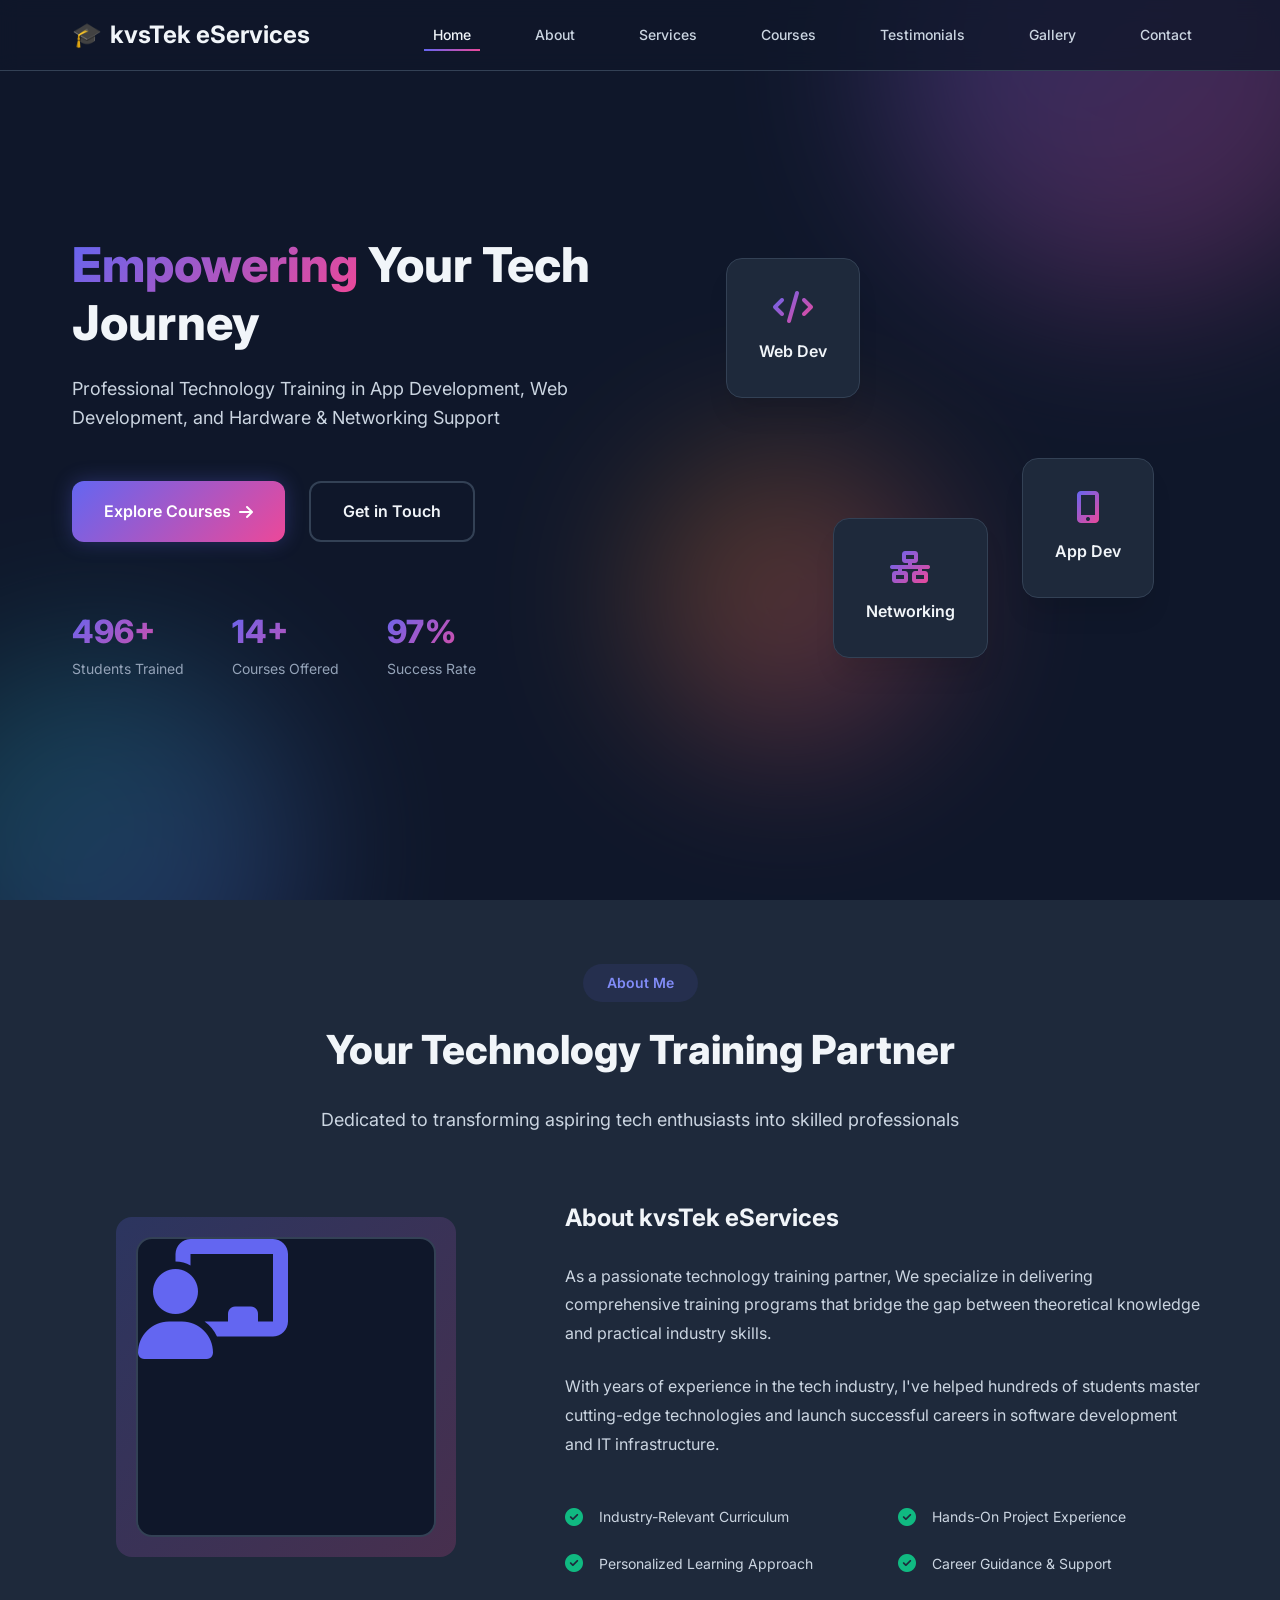
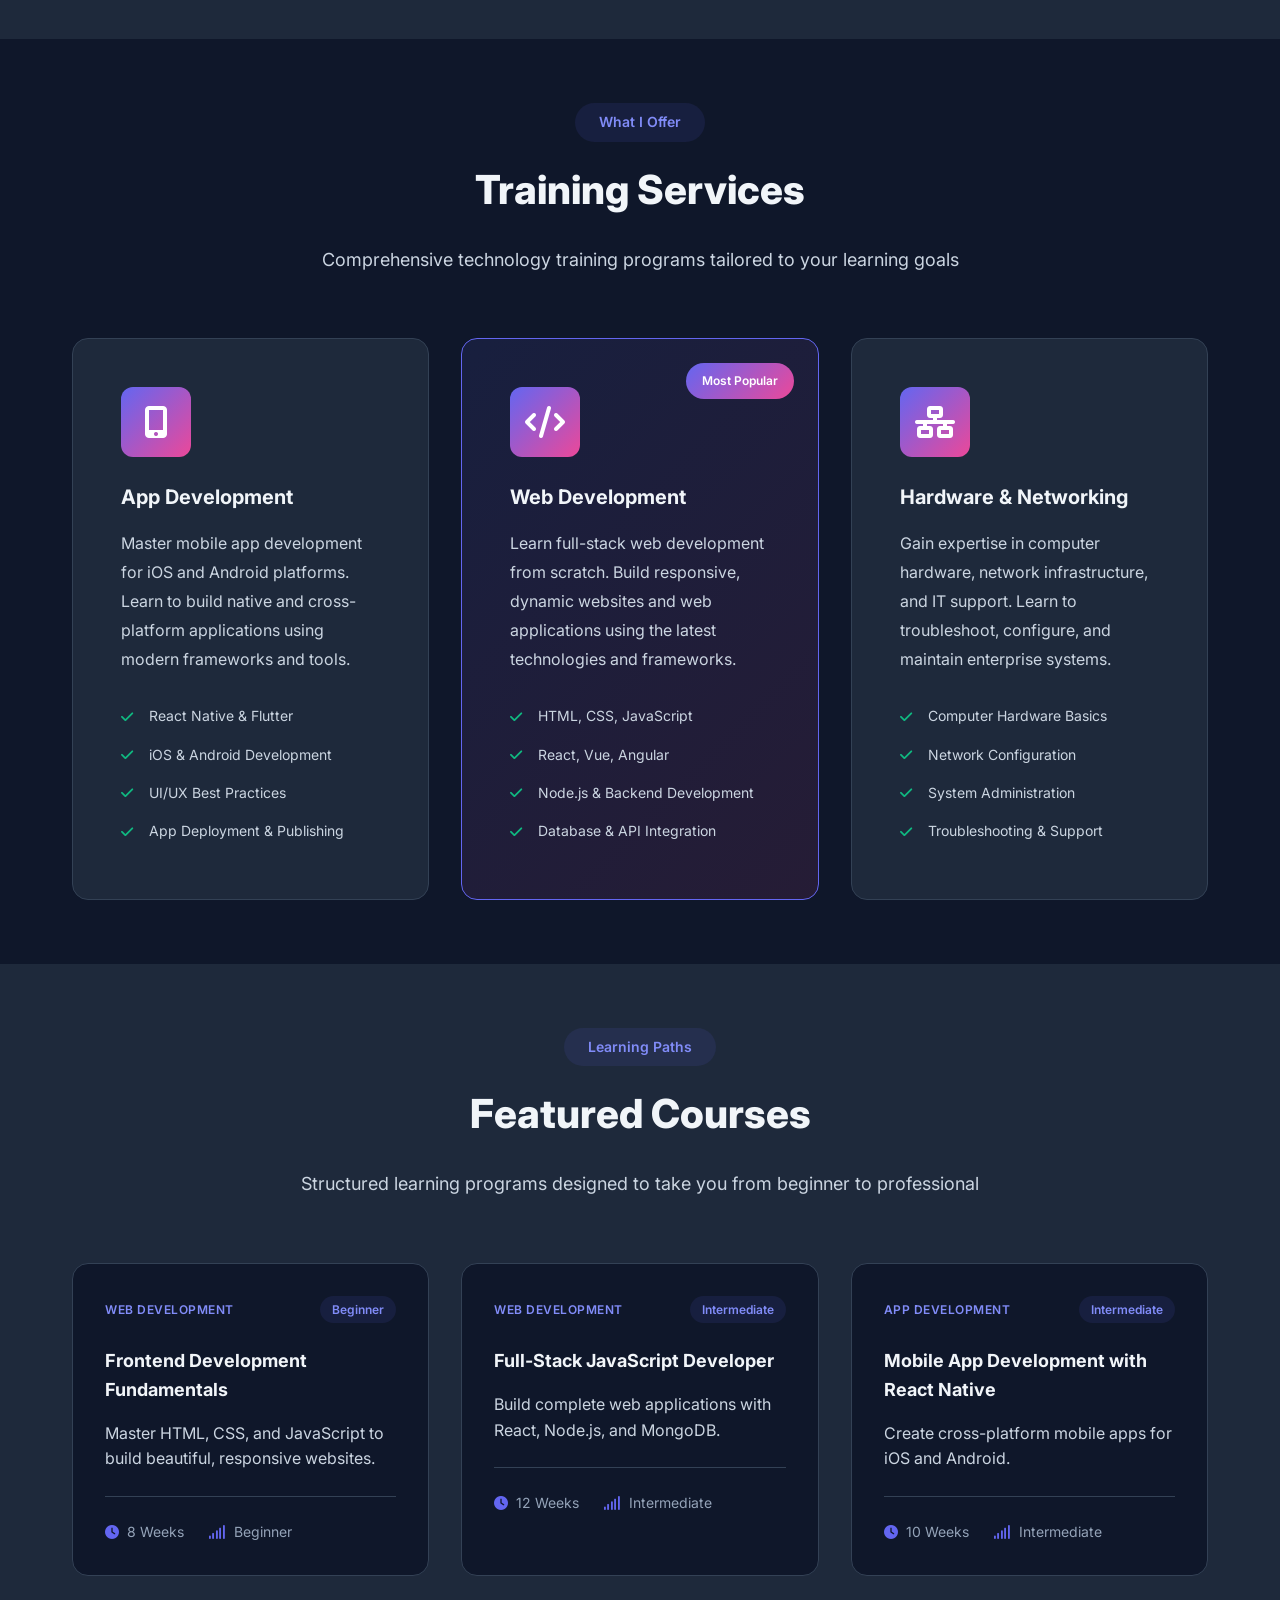
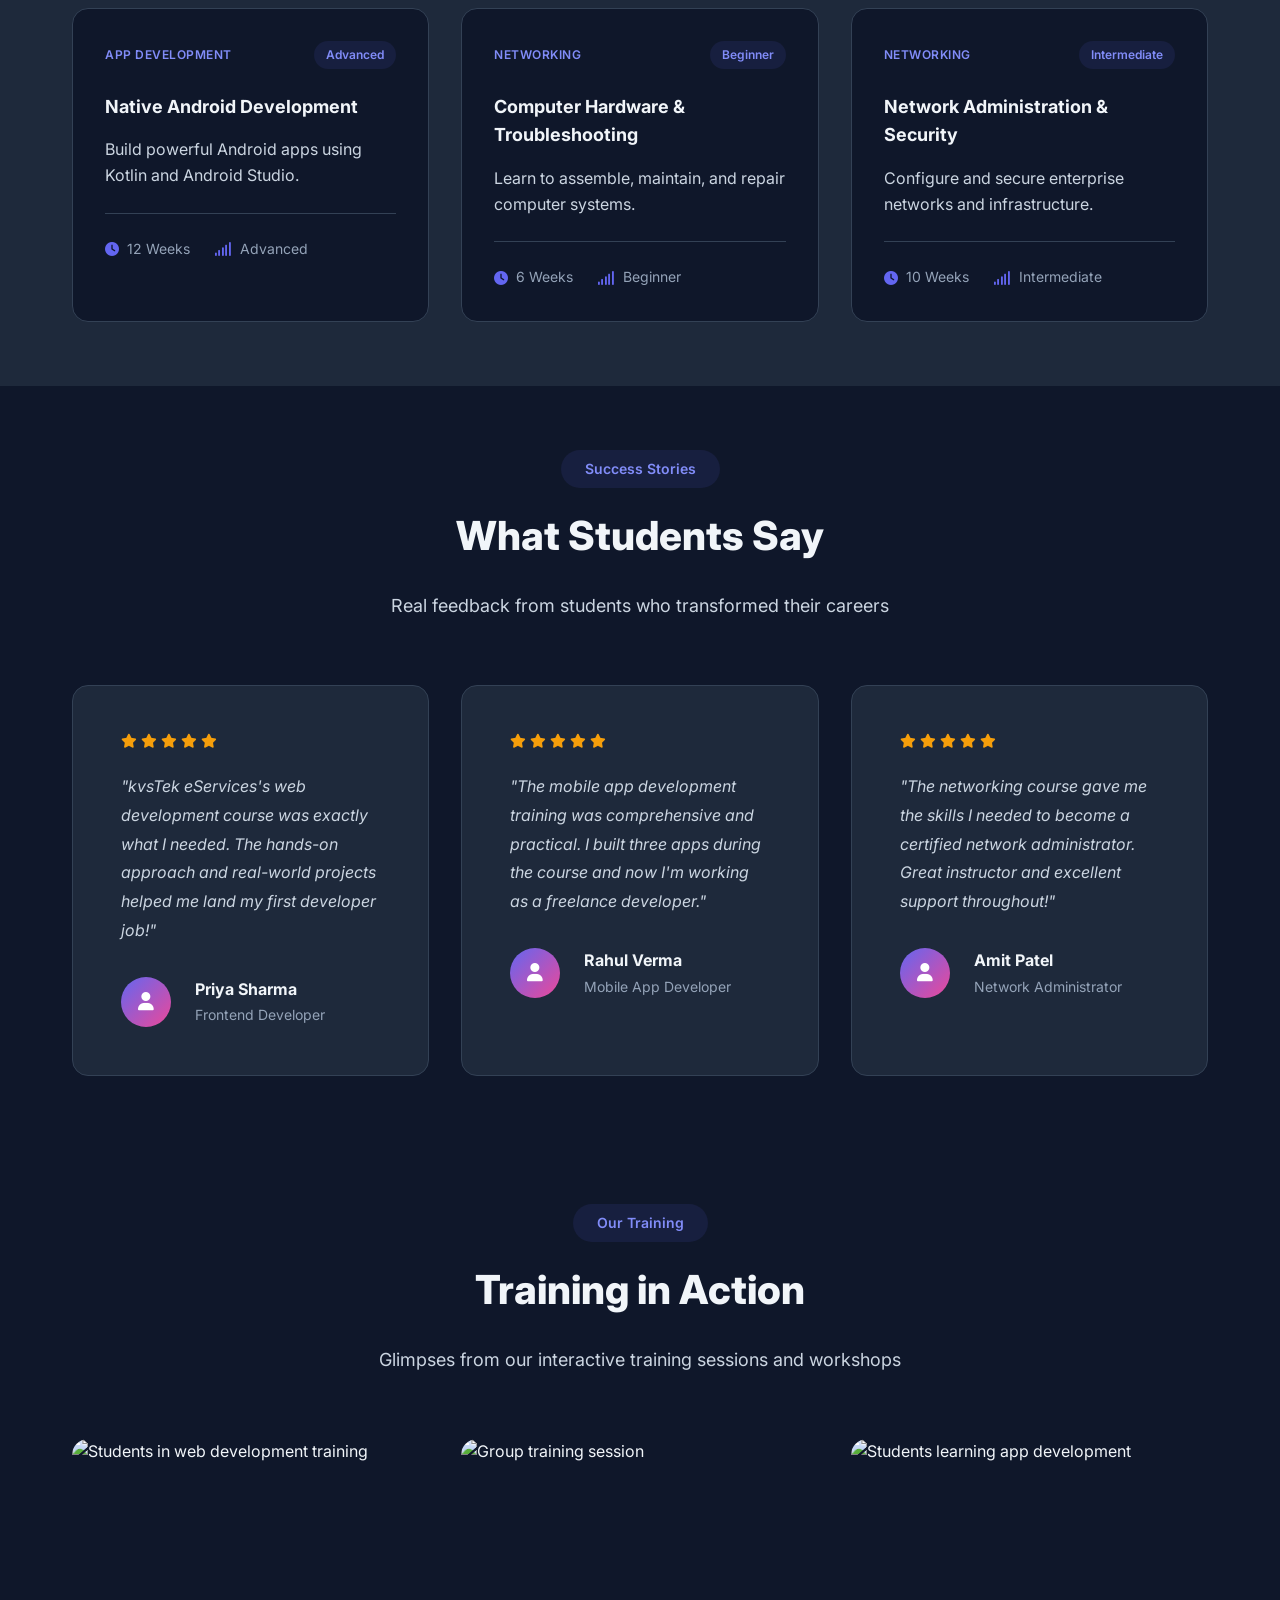
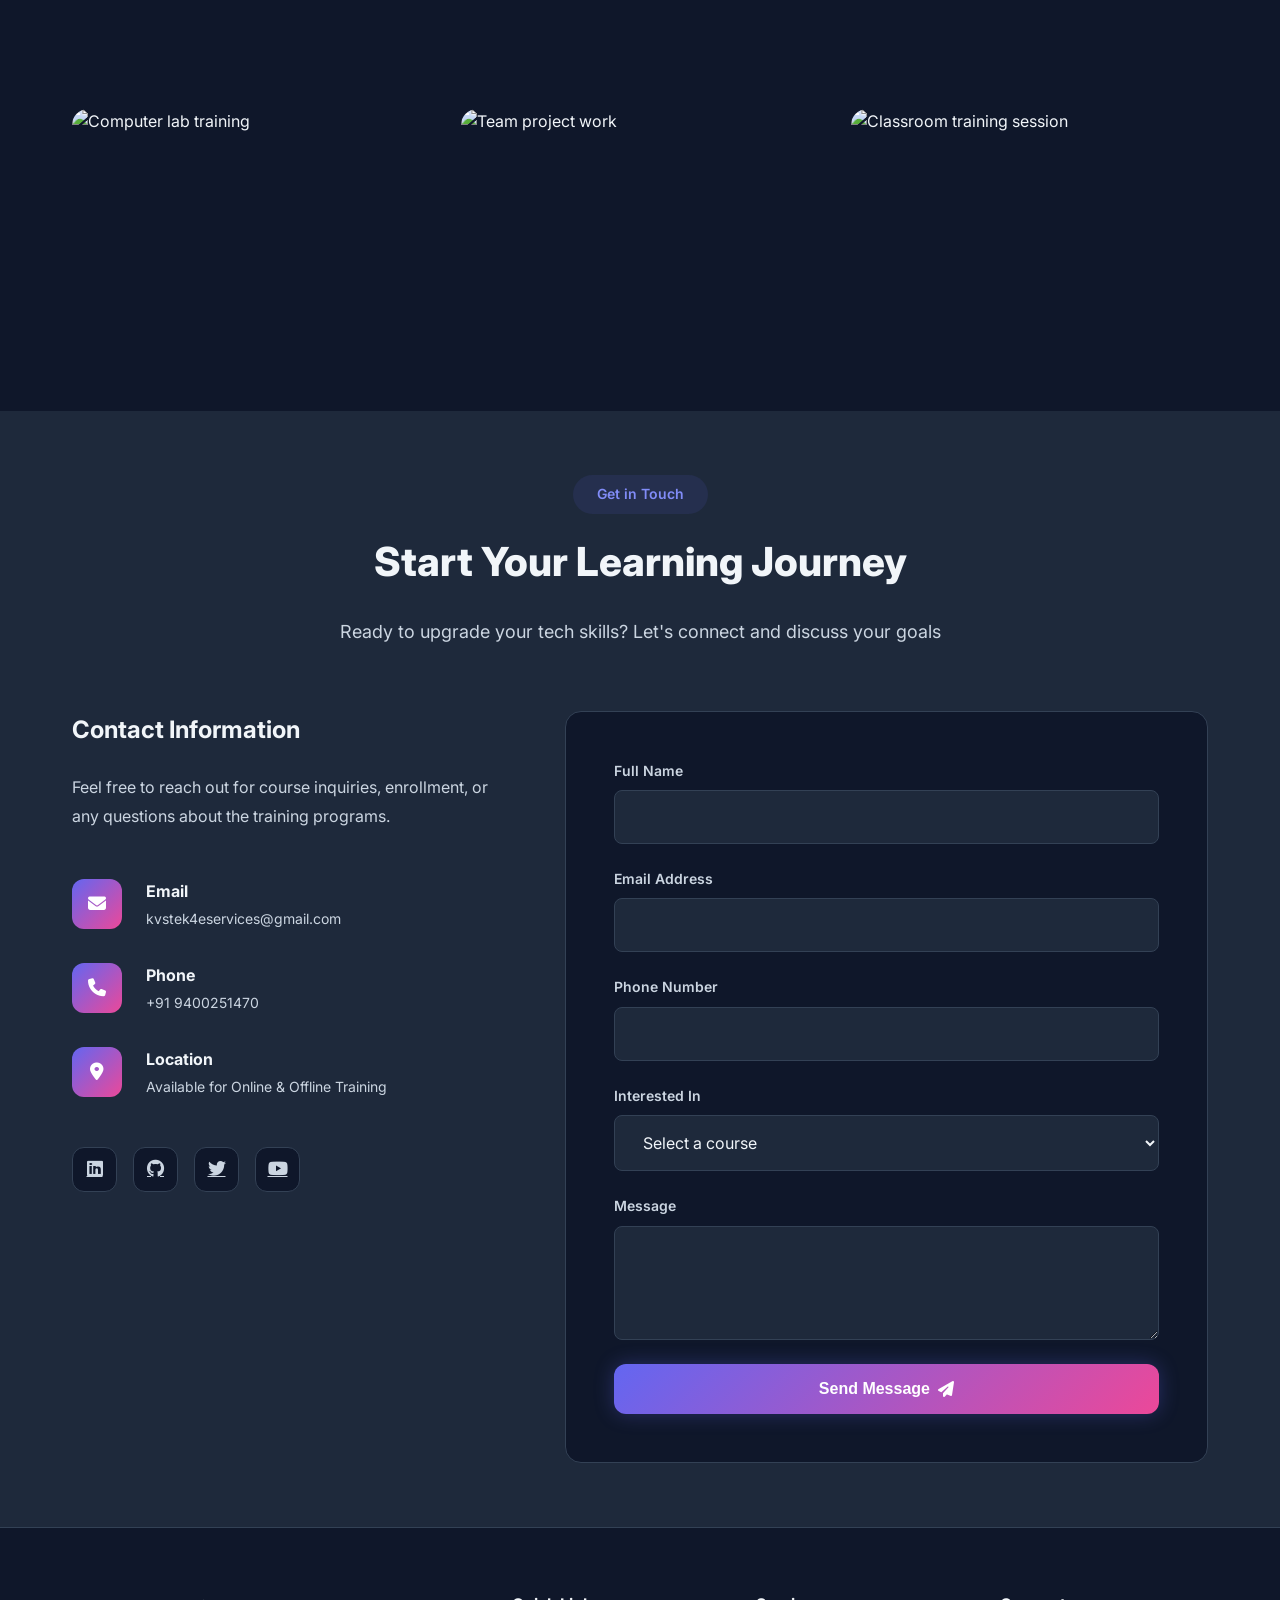
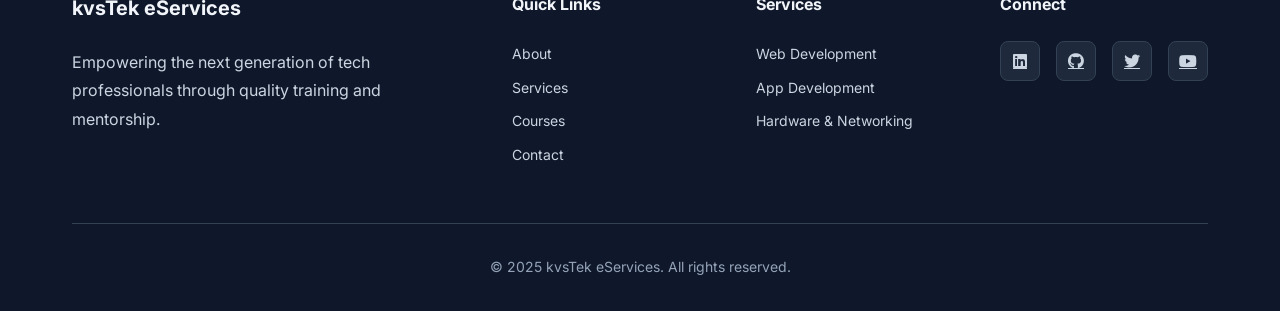
==== index.html @ bfae40d1 "Add files via upload" ====
<!DOCTYPE html>
<html lang="en">
<head>
    <meta charset="UTF-8">
    <meta name="viewport" content="width=device-width, initial-scale=1.0">
    <title>kvsTek eServices - Technology Trainer</title>
    <link rel="stylesheet" href="styles.css">
    <link rel="preconnect" href="https://fonts.googleapis.com">
    <link rel="preconnect" href="https://fonts.gstatic.com" crossorigin>
    <link href="https://fonts.googleapis.com/css2?family=Inter:wght@300;400;500;600;700;800&display=swap" rel="stylesheet">
    <link rel="stylesheet" href="https://cdnjs.cloudflare.com/ajax/libs/font-awesome/6.4.0/css/all.min.css">
</head>
<body>
    <!-- Navigation -->
    <nav class="navbar" id="navbar">
        <div class="container">
            <div class="nav-wrapper">
                <a href="#home" class="logo">
                    <span class="logo-icon">🎓</span>
                    <span class="logo-text">kvsTek eServices</span>
                </a>
                <ul class="nav-menu" id="navMenu">
                    <li><a href="#home" class="nav-link active">Home</a></li>
                    <li><a href="#about" class="nav-link">About</a></li>
                    <li><a href="#services" class="nav-link">Services</a></li>
                    <li><a href="#courses" class="nav-link">Courses</a></li>
                    <li><a href="#testimonials" class="nav-link">Testimonials</a></li>
                    <li><a href="#gallery" class="nav-link">Gallery</a></li>
                    <li><a href="#contact" class="nav-link">Contact</a></li>
                </ul>
                <button class="mobile-menu-toggle" id="mobileMenuToggle">
                    <span></span>
                    <span></span>
                    <span></span>
                </button>
            </div>
        </div>
    </nav>

    <!-- Hero Section -->
    <section id="home" class="hero">
        <div class="hero-background">
            <div class="hero-shape shape-1"></div>
            <div class="hero-shape shape-2"></div>
            <div class="hero-shape shape-3"></div>
        </div>
        <div class="container">
            <div class="hero-content">
                <div class="hero-text">
                    <h1 class="hero-title">
                        <span class="gradient-text">Empowering</span> Your Tech Journey
                    </h1>
                    <p class="hero-subtitle">
                        Professional Technology Training in App Development, Web Development, 
                        and Hardware & Networking Support
                    </p>
                    <div class="hero-buttons">
                        <a href="#courses" class="btn btn-primary">
                            <span>Explore Courses</span>
                            <i class="fas fa-arrow-right"></i>
                        </a>
                        <a href="#contact" class="btn btn-secondary">
                            <span>Get in Touch</span>
                        </a>
                    </div>
                    <div class="hero-stats">
                        <div class="stat-item">
                            <div class="stat-number">500+</div>
                            <div class="stat-label">Students Trained</div>
                        </div>
                        <div class="stat-item">
                            <div class="stat-number">15+</div>
                            <div class="stat-label">Courses Offered</div>
                        </div>
                        <div class="stat-item">
                            <div class="stat-number">98%</div>
                            <div class="stat-label">Success Rate</div>
                        </div>
                    </div>
                </div>
                <div class="hero-image">
                    <div class="image-wrapper">
                        <div class="floating-card card-1">
                            <i class="fas fa-code"></i>
                            <span>Web Dev</span>
                        </div>
                        <div class="floating-card card-2">
                            <i class="fas fa-mobile-alt"></i>
                            <span>App Dev</span>
                        </div>
                        <div class="floating-card card-3">
                            <i class="fas fa-network-wired"></i>
                            <span>Networking</span>
                        </div>
                    </div>
                </div>
            </div>
        </div>
    </section>

    <!-- About Section -->
    <section id="about" class="about">
        <div class="container">
            <div class="section-header">
                <span class="section-tag">About Me</span>
                <h2 class="section-title">Your Technology Training Partner</h2>
                <p class="section-description">
                    Dedicated to transforming aspiring tech enthusiasts into skilled professionals
                </p>
            </div>
            <div class="about-content">
                <div class="about-image">
                    <div class="about-image-wrapper">
                        <div class="about-decoration"></div>
                        <i class="fas fa-chalkboard-teacher about-icon"></i>
                    </div>
                </div>
                <div class="about-text">
                    <h3>About kvsTek eServices</h3>
                    <p>
                        As a passionate technology training partner, We specialize in delivering comprehensive 
                        training programs that bridge the gap between theoretical knowledge and 
                        practical industry skills.
                    </p>
                    <p>
                        With years of experience in the tech industry, I've helped hundreds of 
                        students master cutting-edge technologies and launch successful careers in 
                        software development and IT infrastructure.
                    </p>
                    <div class="about-features">
                        <div class="feature-item">
                            <i class="fas fa-check-circle"></i>
                            <span>Industry-Relevant Curriculum</span>
                        </div>
                        <div class="feature-item">
                            <i class="fas fa-check-circle"></i>
                            <span>Hands-On Project Experience</span>
                        </div>
                        <div class="feature-item">
                            <i class="fas fa-check-circle"></i>
                            <span>Personalized Learning Approach</span>
                        </div>
                        <div class="feature-item">
                            <i class="fas fa-check-circle"></i>
                            <span>Career Guidance & Support</span>
                        </div>
                    </div>
                </div>
            </div>
        </div>
    </section>

    <!-- Services Section -->
    <section id="services" class="services">
        <div class="container">
            <div class="section-header">
                <span class="section-tag">What I Offer</span>
                <h2 class="section-title">Training Services</h2>
                <p class="section-description">
                    Comprehensive technology training programs tailored to your learning goals
                </p>
            </div>
            <div class="services-grid">
                <div class="service-card">
                    <div class="service-icon">
                        <i class="fas fa-mobile-alt"></i>
                    </div>
                    <h3>App Development</h3>
                    <p>
                        Master mobile app development for iOS and Android platforms. Learn to build 
                        native and cross-platform applications using modern frameworks and tools.
                    </p>
                    <ul class="service-features">
                        <li><i class="fas fa-check"></i> React Native & Flutter</li>
                        <li><i class="fas fa-check"></i> iOS & Android Development</li>
                        <li><i class="fas fa-check"></i> UI/UX Best Practices</li>
                        <li><i class="fas fa-check"></i> App Deployment & Publishing</li>
                    </ul>
                </div>
                <div class="service-card featured">
                    <div class="featured-badge">Most Popular</div>
                    <div class="service-icon">
                        <i class="fas fa-code"></i>
                    </div>
                    <h3>Web Development</h3>
                    <p>
                        Learn full-stack web development from scratch. Build responsive, dynamic 
                        websites and web applications using the latest technologies and frameworks.
                    </p>
                    <ul class="service-features">
                        <li><i class="fas fa-check"></i> HTML, CSS, JavaScript</li>
                        <li><i class="fas fa-check"></i> React, Vue, Angular</li>
                        <li><i class="fas fa-check"></i> Node.js & Backend Development</li>
                        <li><i class="fas fa-check"></i> Database & API Integration</li>
                    </ul>
                </div>
                <div class="service-card">
                    <div class="service-icon">
                        <i class="fas fa-network-wired"></i>
                    </div>
                    <h3>Hardware & Networking</h3>
                    <p>
                        Gain expertise in computer hardware, network infrastructure, and IT support. 
                        Learn to troubleshoot, configure, and maintain enterprise systems.
                    </p>
                    <ul class="service-features">
                        <li><i class="fas fa-check"></i> Computer Hardware Basics</li>
                        <li><i class="fas fa-check"></i> Network Configuration</li>
                        <li><i class="fas fa-check"></i> System Administration</li>
                        <li><i class="fas fa-check"></i> Troubleshooting & Support</li>
                    </ul>
                </div>
            </div>
        </div>
    </section>

    <!-- Courses Section -->
    <section id="courses" class="courses">
        <div class="container">
            <div class="section-header">
                <span class="section-tag">Learning Paths</span>
                <h2 class="section-title">Featured Courses</h2>
                <p class="section-description">
                    Structured learning programs designed to take you from beginner to professional
                </p>
            </div>
            <div class="courses-grid">
                <div class="course-card">
                    <div class="course-header">
                        <div class="course-category">Web Development</div>
                        <div class="course-level">Beginner</div>
                    </div>
                    <h3>Frontend Development Fundamentals</h3>
                    <p>Master HTML, CSS, and JavaScript to build beautiful, responsive websites.</p>
                    <div class="course-meta">
                        <span><i class="fas fa-clock"></i> 8 Weeks</span>
                        <span><i class="fas fa-signal"></i> Beginner</span>
                    </div>
                </div>
                <div class="course-card">
                    <div class="course-header">
                        <div class="course-category">Web Development</div>
                        <div class="course-level">Intermediate</div>
                    </div>
                    <h3>Full-Stack JavaScript Developer</h3>
                    <p>Build complete web applications with React, Node.js, and MongoDB.</p>
                    <div class="course-meta">
                        <span><i class="fas fa-clock"></i> 12 Weeks</span>
                        <span><i class="fas fa-signal"></i> Intermediate</span>
                    </div>
                </div>
                <div class="course-card">
                    <div class="course-header">
                        <div class="course-category">App Development</div>
                        <div class="course-level">Intermediate</div>
                    </div>
                    <h3>Mobile App Development with React Native</h3>
                    <p>Create cross-platform mobile apps for iOS and Android.</p>
                    <div class="course-meta">
                        <span><i class="fas fa-clock"></i> 10 Weeks</span>
                        <span><i class="fas fa-signal"></i> Intermediate</span>
                    </div>
                </div>
                <div class="course-card">
                    <div class="course-header">
                        <div class="course-category">App Development</div>
                        <div class="course-level">Advanced</div>
                    </div>
                    <h3>Native Android Development</h3>
                    <p>Build powerful Android apps using Kotlin and Android Studio.</p>
                    <div class="course-meta">
                        <span><i class="fas fa-clock"></i> 12 Weeks</span>
                        <span><i class="fas fa-signal"></i> Advanced</span>
                    </div>
                </div>
                <div class="course-card">
                    <div class="course-header">
                        <div class="course-category">Networking</div>
                        <div class="course-level">Beginner</div>
                    </div>
                    <h3>Computer Hardware & Troubleshooting</h3>
                    <p>Learn to assemble, maintain, and repair computer systems.</p>
                    <div class="course-meta">
                        <span><i class="fas fa-clock"></i> 6 Weeks</span>
                        <span><i class="fas fa-signal"></i> Beginner</span>
                    </div>
                </div>
                <div class="course-card">
                    <div class="course-header">
                        <div class="course-category">Networking</div>
                        <div class="course-level">Intermediate</div>
                    </div>
                    <h3>Network Administration & Security</h3>
                    <p>Configure and secure enterprise networks and infrastructure.</p>
                    <div class="course-meta">
                        <span><i class="fas fa-clock"></i> 10 Weeks</span>
                        <span><i class="fas fa-signal"></i> Intermediate</span>
                    </div>
                </div>
            </div>
        </div>
    </section>

    <!-- Testimonials Section -->
    <section id="testimonials" class="testimonials">
        <div class="container">
            <div class="section-header">
                <span class="section-tag">Success Stories</span>
                <h2 class="section-title">What Students Say</h2>
                <p class="section-description">
                    Real feedback from students who transformed their careers
                </p>
            </div>
            <div class="testimonials-grid">
                <div class="testimonial-card">
                    <div class="testimonial-rating">
                        <i class="fas fa-star"></i>
                        <i class="fas fa-star"></i>
                        <i class="fas fa-star"></i>
                        <i class="fas fa-star"></i>
                        <i class="fas fa-star"></i>
                    </div>
                    <p class="testimonial-text">
                        "kvsTek eServices's web development course was exactly what I needed. The hands-on 
                        approach and real-world projects helped me land my first developer job!"
                    </p>
                    <div class="testimonial-author">
                        <div class="author-avatar">
                            <i class="fas fa-user"></i>
                        </div>
                        <div class="author-info">
                            <h4>Priya Sharma</h4>
                            <p>Frontend Developer</p>
                        </div>
                    </div>
                </div>
                <div class="testimonial-card">
                    <div class="testimonial-rating">
                        <i class="fas fa-star"></i>
                        <i class="fas fa-star"></i>
                        <i class="fas fa-star"></i>
                        <i class="fas fa-star"></i>
                        <i class="fas fa-star"></i>
                    </div>
                    <p class="testimonial-text">
                        "The mobile app development training was comprehensive and practical. 
                        I built three apps during the course and now I'm working as a freelance developer."
                    </p>
                    <div class="testimonial-author">
                        <div class="author-avatar">
                            <i class="fas fa-user"></i>
                        </div>
                        <div class="author-info">
                            <h4>Rahul Verma</h4>
                            <p>Mobile App Developer</p>
                        </div>
                    </div>
                </div>
                <div class="testimonial-card">
                    <div class="testimonial-rating">
                        <i class="fas fa-star"></i>
                        <i class="fas fa-star"></i>
                        <i class="fas fa-star"></i>
                        <i class="fas fa-star"></i>
                        <i class="fas fa-star"></i>
                    </div>
                    <p class="testimonial-text">
                        "The networking course gave me the skills I needed to become a certified 
                        network administrator. Great instructor and excellent support throughout!"
                    </p>
                    <div class="testimonial-author">
                        <div class="author-avatar">
                            <i class="fas fa-user"></i>
                        </div>
                        <div class="author-info">
                            <h4>Amit Patel</h4>
                            <p>Network Administrator</p>
                        </div>
                    </div>
                </div>
            </div>
        </div>
    </section>

    <!-- Gallery Section -->
    <section id="gallery" class="gallery">
        <div class="container">
            <div class="section-header">
                <span class="section-tag">Our Training</span>
                <h2 class="section-title">Training in Action</h2>
                <p class="section-description">
                    Glimpses from our interactive training sessions and workshops
                </p>
            </div>
            <div class="gallery-grid">
                <div class="gallery-item">
                    <img src="https://images.unsplash.com/photo-1531482615713-2afd69097998?w=600&h=400&fit=crop" alt="Students in web development training" loading="lazy">
                    <div class="gallery-overlay">
                        <h4>Web Development Workshop</h4>
                        <p>Hands-on coding session</p>
                    </div>
                </div>
                <div class="gallery-item">
                    <img src="https://images.unsplash.com/photo-1522071820081-009f0129c71c?w=600&h=400&fit=crop" alt="Group training session" loading="lazy">
                    <div class="gallery-overlay">
                        <h4>Interactive Learning</h4>
                        <p>Collaborative problem solving</p>
                    </div>
                </div>
                <div class="gallery-item">
                    <img src="https://images.unsplash.com/photo-1524178232363-1fb2b075b655?w=600&h=400&fit=crop" alt="Students learning app development" loading="lazy">
                    <div class="gallery-overlay">
                        <h4>Mobile App Development</h4>
                        <p>Building real-world apps</p>
                    </div>
                </div>
                <div class="gallery-item">
                    <img src="https://images.unsplash.com/photo-1517245386807-bb43f82c33c4?w=600&h=400&fit=crop" alt="Computer lab training" loading="lazy">
                    <div class="gallery-overlay">
                        <h4>Hardware & Networking Lab</h4>
                        <p>Practical hardware training</p>
                    </div>
                </div>
                <div class="gallery-item">
                    <img src="https://images.unsplash.com/photo-1552664730-d307ca884978?w=600&h=400&fit=crop" alt="Team project work" loading="lazy">
                    <div class="gallery-overlay">
                        <h4>Project Presentations</h4>
                        <p>Students showcasing their work</p>
                    </div>
                </div>
                <div class="gallery-item">
                    <img src="https://images.unsplash.com/photo-1523240795612-9a054b0db644?w=600&h=400&fit=crop" alt="Classroom training session" loading="lazy">
                    <div class="gallery-overlay">
                        <h4>Classroom Sessions</h4>
                        <p>Engaging lectures and demos</p>
                    </div>
                </div>
            </div>
        </div>
    </section>

    <!-- Contact Section -->
    <section id="contact" class="contact">
        <div class="container">
            <div class="section-header">
                <span class="section-tag">Get in Touch</span>
                <h2 class="section-title">Start Your Learning Journey</h2>
                <p class="section-description">
                    Ready to upgrade your tech skills? Let's connect and discuss your goals
                </p>
            </div>
            <div class="contact-content">
                <div class="contact-info">
                    <h3>Contact Information</h3>
                    <p>Feel free to reach out for course inquiries, enrollment, or any questions about the training programs.</p>
                    <div class="contact-details">
                        <div class="contact-item">
                            <div class="contact-icon">
                                <i class="fas fa-envelope"></i>
                            </div>
                            <div class="contact-text">
                                <h4>Email</h4>
                                <p>kvstek4eservices@gmail.com</p>
                            </div>
                        </div>
                        <div class="contact-item">
                            <div class="contact-icon">
                                <i class="fas fa-phone"></i>
                            </div>
                            <div class="contact-text">
                                <h4>Phone</h4>
                                <p>+91 9400251470</p>
                            </div>
                        </div>
                        <div class="contact-item">
                            <div class="contact-icon">
                                <i class="fas fa-map-marker-alt"></i>
                            </div>
                            <div class="contact-text">
                                <h4>Location</h4>
                                <p>Available for Online & Offline Training</p>
                            </div>
                        </div>
                    </div>
                    <div class="social-links">
                        <a href="#" class="social-link"><i class="fab fa-linkedin"></i></a>
                        <a href="#" class="social-link"><i class="fab fa-github"></i></a>
                        <a href="#" class="social-link"><i class="fab fa-twitter"></i></a>
                        <a href="https://www.youtube.com/@kuttiprogrammers60" class="social-link" target="_blank" rel="noopener noreferrer"><i class="fab fa-youtube"></i></a>
                    </div>
                </div>
                <div class="contact-form-wrapper">
                    <form class="contact-form" id="contactForm">
                        <div class="form-group">
                            <label for="name">Full Name</label>
                            <input type="text" id="name" name="name" required>
                        </div>
                        <div class="form-group">
                            <label for="email">Email Address</label>
                            <input type="email" id="email" name="email" required>
                        </div>
                        <div class="form-group">
                            <label for="phone">Phone Number</label>
                            <input type="tel" id="phone" name="phone">
                        </div>
                        <div class="form-group">
                            <label for="course">Interested In</label>
                            <select id="course" name="course">
                                <option value="">Select a course</option>
                                <option value="web">Web Development</option>
                                <option value="app">App Development</option>
                                <option value="networking">Hardware & Networking</option>
                                <option value="other">Other</option>
                            </select>
                        </div>
                        <div class="form-group">
                            <label for="message">Message</label>
                            <textarea id="message" name="message" rows="4" required></textarea>
                        </div>
                        <button type="submit" class="btn btn-primary btn-block">
                            <span>Send Message</span>
                            <i class="fas fa-paper-plane"></i>
                        </button>
                    </form>
                </div>
            </div>
        </div>
    </section>

    <!-- Footer -->
    <footer class="footer">
        <div class="container">
            <div class="footer-content">
                <div class="footer-section">
                    <h3>kvsTek eServices</h3>
                    <p>Empowering the next generation of tech professionals through quality training and mentorship.</p>
                </div>
                <div class="footer-section">
                    <h4>Quick Links</h4>
                    <ul>
                        <li><a href="#about">About</a></li>
                        <li><a href="#services">Services</a></li>
                        <li><a href="#courses">Courses</a></li>
                        <li><a href="#contact">Contact</a></li>
                    </ul>
                </div>
                <div class="footer-section">
                    <h4>Services</h4>
                    <ul>
                        <li><a href="#services">Web Development</a></li>
                        <li><a href="#services">App Development</a></li>
                        <li><a href="#services">Hardware & Networking</a></li>
                    </ul>
                </div>
                <div class="footer-section">
                    <h4>Connect</h4>
                    <div class="footer-social">
                        <a href="#"><i class="fab fa-linkedin"></i></a>
                        <a href="#"><i class="fab fa-github"></i></a>
                        <a href="#"><i class="fab fa-twitter"></i></a>
                        <a href="https://www.youtube.com/@kuttiprogrammers60" target="_blank" rel="noopener noreferrer"><i class="fab fa-youtube"></i></a>
                    </div>
                </div>
            </div>
            <div class="footer-bottom">
                <p>&copy; 2025 kvsTek eServices. All rights reserved.</p>
            </div>
        </div>
    </footer>

    <script src="script.js"></script>
</body>
</html>
---- styles.css ----
/* ===== CSS Reset & Base Styles ===== */
* {
    margin: 0;
    padding: 0;
    box-sizing: border-box;
}

:root {
    /* Color Palette */
    --primary-color: #6366f1;
    --primary-dark: #4f46e5;
    --primary-light: #818cf8;
    --secondary-color: #ec4899;
    --accent-color: #14b8a6;
    --success-color: #10b981;
    --warning-color: #f59e0b;
    
    /* Neutral Colors */
    --dark-bg: #0f172a;
    --dark-surface: #1e293b;
    --dark-border: #334155;
    --text-primary: #f1f5f9;
    --text-secondary: #cbd5e1;
    --text-muted: #94a3b8;
    
    /* Gradients */
    --gradient-primary: linear-gradient(135deg, #6366f1 0%, #ec4899 100%);
    --gradient-secondary: linear-gradient(135deg, #14b8a6 0%, #6366f1 100%);
    --gradient-accent: linear-gradient(135deg, #f59e0b 0%, #ec4899 100%);
    
    /* Spacing */
    --spacing-xs: 0.5rem;
    --spacing-sm: 1rem;
    --spacing-md: 1.5rem;
    --spacing-lg: 2rem;
    --spacing-xl: 3rem;
    --spacing-2xl: 4rem;
    
    /* Typography */
    --font-family: 'Inter', -apple-system, BlinkMacSystemFont, 'Segoe UI', sans-serif;
    --font-size-xs: 0.75rem;
    --font-size-sm: 0.875rem;
    --font-size-base: 1rem;
    --font-size-lg: 1.125rem;
    --font-size-xl: 1.25rem;
    --font-size-2xl: 1.5rem;
    --font-size-3xl: 2rem;
    --font-size-4xl: 2.5rem;
    --font-size-5xl: 3rem;
    
    /* Shadows */
    --shadow-sm: 0 1px 2px 0 rgba(0, 0, 0, 0.05);
    --shadow-md: 0 4px 6px -1px rgba(0, 0, 0, 0.1);
    --shadow-lg: 0 10px 15px -3px rgba(0, 0, 0, 0.1);
    --shadow-xl: 0 20px 25px -5px rgba(0, 0, 0, 0.1);
    --shadow-glow: 0 0 20px rgba(99, 102, 241, 0.3);
    
    /* Border Radius */
    --radius-sm: 0.375rem;
    --radius-md: 0.5rem;
    --radius-lg: 0.75rem;
    --radius-xl: 1rem;
    --radius-full: 9999px;
    
    /* Transitions */
    --transition-fast: 150ms ease;
    --transition-base: 300ms ease;
    --transition-slow: 500ms ease;
}

html {
    scroll-behavior: smooth;
}

body {
    font-family: var(--font-family);
    background-color: var(--dark-bg);
    color: var(--text-primary);
    line-height: 1.6;
    overflow-x: hidden;
}

.container {
    max-width: 1200px;
    margin: 0 auto;
    padding: 0 var(--spacing-lg);
}

/* ===== Navigation ===== */
.navbar {
    position: fixed;
    top: 0;
    left: 0;
    right: 0;
    z-index: 1000;
    background-color: rgba(15, 23, 42, 0.8);
    backdrop-filter: blur(10px);
    border-bottom: 1px solid var(--dark-border);
    transition: all var(--transition-base);
}

.navbar.scrolled {
    background-color: rgba(15, 23, 42, 0.95);
    box-shadow: var(--shadow-lg);
}

.nav-wrapper {
    display: flex;
    justify-content: space-between;
    align-items: center;
    padding: var(--spacing-sm) 0;
}

.logo {
    display: flex;
    align-items: center;
    gap: var(--spacing-xs);
    text-decoration: none;
    color: var(--text-primary);
    font-size: var(--font-size-2xl);
    font-weight: 700;
    transition: transform var(--transition-base);
}

.logo:hover {
    transform: scale(1.05);
}

.logo-icon {
    font-size: var(--font-size-2xl);
}

.nav-menu {
    display: flex;
    list-style: none;
    gap: var(--spacing-lg);
    align-items: center;
}

.nav-link {
    text-decoration: none;
    color: var(--text-secondary);
    font-weight: 500;
    font-size: var(--font-size-sm);
    padding: var(--spacing-xs) var(--spacing-sm);
    border-radius: var(--radius-md);
    transition: all var(--transition-base);
    position: relative;
}

.nav-link::after {
    content: '';
    position: absolute;
    bottom: 0;
    left: 50%;
    transform: translateX(-50%);
    width: 0;
    height: 2px;
    background: var(--gradient-primary);
    transition: width var(--transition-base);
}

.nav-link:hover,
.nav-link.active {
    color: var(--text-primary);
}

.nav-link:hover::after,
.nav-link.active::after {
    width: 80%;
}

.mobile-menu-toggle {
    display: none;
    flex-direction: column;
    gap: 4px;
    background: none;
    border: none;
    cursor: pointer;
    padding: var(--spacing-xs);
}

.mobile-menu-toggle span {
    width: 25px;
    height: 3px;
    background-color: var(--text-primary);
    border-radius: var(--radius-full);
    transition: all var(--transition-base);
}

/* ===== Hero Section ===== */
.hero {
    position: relative;
    min-height: 100vh;
    display: flex;
    align-items: center;
    padding-top: 80px;
    overflow: hidden;
}

.hero-background {
    position: absolute;
    top: 0;
    left: 0;
    right: 0;
    bottom: 0;
    z-index: 0;
}

.hero-shape {
    position: absolute;
    border-radius: 50%;
    filter: blur(80px);
    opacity: 0.3;
    animation: float 20s infinite ease-in-out;
}

.hero-shape.shape-1 {
    width: 500px;
    height: 500px;
    background: var(--gradient-primary);
    top: -200px;
    right: -100px;
}

.hero-shape.shape-2 {
    width: 400px;
    height: 400px;
    background: var(--gradient-secondary);
    bottom: -150px;
    left: -100px;
    animation-delay: -5s;
}

.hero-shape.shape-3 {
    width: 300px;
    height: 300px;
    background: var(--gradient-accent);
    top: 50%;
    left: 50%;
    transform: translate(-50%, -50%);
    animation-delay: -10s;
}

@keyframes float {
    0%, 100% {
        transform: translate(0, 0) scale(1);
    }
    33% {
        transform: translate(30px, -30px) scale(1.1);
    }
    66% {
        transform: translate(-20px, 20px) scale(0.9);
    }
}

.hero-content {
    position: relative;
    z-index: 1;
    display: grid;
    grid-template-columns: 1fr 1fr;
    gap: var(--spacing-2xl);
    align-items: center;
}

.hero-text {
    animation: fadeInUp 1s ease;
}

.hero-title {
    font-size: var(--font-size-5xl);
    font-weight: 800;
    line-height: 1.2;
    margin-bottom: var(--spacing-md);
}

.gradient-text {
    background: var(--gradient-primary);
    -webkit-background-clip: text;
    -webkit-text-fill-color: transparent;
    background-clip: text;
}

.hero-subtitle {
    font-size: var(--font-size-lg);
    color: var(--text-secondary);
    margin-bottom: var(--spacing-xl);
    max-width: 600px;
}

.hero-buttons {
    display: flex;
    gap: var(--spacing-md);
    margin-bottom: var(--spacing-2xl);
}

.btn {
    display: inline-flex;
    align-items: center;
    gap: var(--spacing-xs);
    padding: var(--spacing-sm) var(--spacing-lg);
    border-radius: var(--radius-lg);
    font-weight: 600;
    font-size: var(--font-size-base);
    text-decoration: none;
    transition: all var(--transition-base);
    cursor: pointer;
    border: none;
    outline: none;
}

.btn-primary {
    background: var(--gradient-primary);
    color: white;
    box-shadow: var(--shadow-glow);
}

.btn-primary:hover {
    transform: translateY(-2px);
    box-shadow: 0 0 30px rgba(99, 102, 241, 0.5);
}

.btn-secondary {
    background-color: transparent;
    color: var(--text-primary);
    border: 2px solid var(--dark-border);
}

.btn-secondary:hover {
    border-color: var(--primary-color);
    background-color: rgba(99, 102, 241, 0.1);
}

.btn-block {
    width: 100%;
    justify-content: center;
}

.hero-stats {
    display: flex;
    gap: var(--spacing-xl);
}

.stat-item {
    text-align: left;
}

.stat-number {
    font-size: var(--font-size-3xl);
    font-weight: 800;
    background: var(--gradient-primary);
    -webkit-background-clip: text;
    -webkit-text-fill-color: transparent;
    background-clip: text;
}

.stat-label {
    font-size: var(--font-size-sm);
    color: var(--text-muted);
}

.hero-image {
    position: relative;
    height: 500px;
    animation: fadeInRight 1s ease;
}

.image-wrapper {
    position: relative;
    width: 100%;
    height: 100%;
}

.floating-card {
    position: absolute;
    background: var(--dark-surface);
    border: 1px solid var(--dark-border);
    border-radius: var(--radius-xl);
    padding: var(--spacing-lg);
    display: flex;
    flex-direction: column;
    align-items: center;
    gap: var(--spacing-sm);
    box-shadow: var(--shadow-xl);
    animation: floatCard 3s infinite ease-in-out;
}

.floating-card i {
    font-size: var(--font-size-3xl);
    background: var(--gradient-primary);
    -webkit-background-clip: text;
    -webkit-text-fill-color: transparent;
    background-clip: text;
}

.floating-card span {
    font-weight: 600;
    color: var(--text-primary);
}

.floating-card.card-1 {
    top: 10%;
    left: 10%;
    animation-delay: 0s;
}

.floating-card.card-2 {
    top: 50%;
    right: 10%;
    animation-delay: -1s;
}

.floating-card.card-3 {
    bottom: 10%;
    left: 30%;
    animation-delay: -2s;
}

@keyframes floatCard {
    0%, 100% {
        transform: translateY(0);
    }
    50% {
        transform: translateY(-20px);
    }
}

@keyframes fadeInUp {
    from {
        opacity: 0;
        transform: translateY(30px);
    }
    to {
        opacity: 1;
        transform: translateY(0);
    }
}

@keyframes fadeInRight {
    from {
        opacity: 0;
        transform: translateX(30px);
    }
    to {
        opacity: 1;
        transform: translateX(0);
    }
}

/* ===== Section Styles ===== */
section {
    padding: var(--spacing-2xl) 0;
}

.section-header {
    text-align: center;
    margin-bottom: var(--spacing-2xl);
}

.section-tag {
    display: inline-block;
    padding: var(--spacing-xs) var(--spacing-md);
    background: rgba(99, 102, 241, 0.1);
    color: var(--primary-light);
    border-radius: var(--radius-full);
    font-size: var(--font-size-sm);
    font-weight: 600;
    margin-bottom: var(--spacing-sm);
}

.section-title {
    font-size: var(--font-size-4xl);
    font-weight: 800;
    margin-bottom: var(--spacing-md);
}

.section-description {
    font-size: var(--font-size-lg);
    color: var(--text-secondary);
    max-width: 700px;
    margin: 0 auto;
}

/* ===== About Section ===== */
.about {
    background-color: var(--dark-surface);
}

.about-content {
    display: grid;
    grid-template-columns: 1fr 1.5fr;
    gap: var(--spacing-2xl);
    align-items: center;
}

.about-image-wrapper {
    position: relative;
    width: 300px;
    height: 300px;
    margin: 0 auto;
}

.about-decoration {
    position: absolute;
    inset: -20px;
    background: var(--gradient-primary);
    border-radius: var(--radius-xl);
    opacity: 0.2;
    animation: pulse 3s infinite;
}

@keyframes pulse {
    0%, 100% {
        transform: scale(1);
        opacity: 0.2;
    }
    50% {
        transform: scale(1.05);
        opacity: 0.3;
    }
}

.about-icon {
    position: relative;
    width: 100%;
    height: 100%;
    display: flex;
    align-items: center;
    justify-content: center;
    font-size: 120px;
    background: var(--dark-bg);
    border: 2px solid var(--dark-border);
    border-radius: var(--radius-xl);
    color: var(--primary-color);
}

.about-text h3 {
    font-size: var(--font-size-2xl);
    margin-bottom: var(--spacing-md);
}

.about-text p {
    color: var(--text-secondary);
    margin-bottom: var(--spacing-md);
    line-height: 1.8;
}

.about-features {
    display: grid;
    grid-template-columns: repeat(2, 1fr);
    gap: var(--spacing-md);
    margin-top: var(--spacing-xl);
}

.feature-item {
    display: flex;
    align-items: center;
    gap: var(--spacing-sm);
}

.feature-item i {
    color: var(--success-color);
    font-size: var(--font-size-lg);
}

.feature-item span {
    color: var(--text-secondary);
    font-size: var(--font-size-sm);
}

/* ===== Services Section ===== */
.services-grid {
    display: grid;
    grid-template-columns: repeat(3, 1fr);
    gap: var(--spacing-lg);
}

.service-card {
    position: relative;
    background: var(--dark-surface);
    border: 1px solid var(--dark-border);
    border-radius: var(--radius-xl);
    padding: var(--spacing-xl);
    transition: all var(--transition-base);
}

.service-card:hover {
    transform: translateY(-10px);
    border-color: var(--primary-color);
    box-shadow: var(--shadow-glow);
}

.service-card.featured {
    border-color: var(--primary-color);
    background: linear-gradient(135deg, rgba(99, 102, 241, 0.1) 0%, rgba(236, 72, 153, 0.1) 100%);
}

.featured-badge {
    position: absolute;
    top: var(--spacing-md);
    right: var(--spacing-md);
    background: var(--gradient-primary);
    color: white;
    padding: var(--spacing-xs) var(--spacing-sm);
    border-radius: var(--radius-full);
    font-size: var(--font-size-xs);
    font-weight: 600;
}

.service-icon {
    width: 70px;
    height: 70px;
    background: var(--gradient-primary);
    border-radius: var(--radius-lg);
    display: flex;
    align-items: center;
    justify-content: center;
    margin-bottom: var(--spacing-md);
}

.service-icon i {
    font-size: var(--font-size-3xl);
    color: white;
}

.service-card h3 {
    font-size: var(--font-size-xl);
    margin-bottom: var(--spacing-sm);
}

.service-card > p {
    color: var(--text-secondary);
    margin-bottom: var(--spacing-md);
    line-height: 1.8;
}

.service-features {
    list-style: none;
}

.service-features li {
    display: flex;
    align-items: center;
    gap: var(--spacing-sm);
    padding: var(--spacing-xs) 0;
    color: var(--text-secondary);
    font-size: var(--font-size-sm);
}

.service-features i {
    color: var(--success-color);
    font-size: var(--font-size-sm);
}

/* ===== Courses Section ===== */
.courses {
    background-color: var(--dark-surface);
}

.courses-grid {
    display: grid;
    grid-template-columns: repeat(3, 1fr);
    gap: var(--spacing-lg);
}

.course-card {
    background: var(--dark-bg);
    border: 1px solid var(--dark-border);
    border-radius: var(--radius-xl);
    padding: var(--spacing-lg);
    transition: all var(--transition-base);
}

.course-card:hover {
    transform: translateY(-5px);
    border-color: var(--primary-color);
    box-shadow: var(--shadow-lg);
}

.course-header {
    display: flex;
    justify-content: space-between;
    align-items: center;
    margin-bottom: var(--spacing-md);
}

.course-category {
    font-size: var(--font-size-xs);
    font-weight: 600;
    color: var(--primary-light);
    text-transform: uppercase;
    letter-spacing: 0.5px;
}

.course-level {
    padding: 4px 12px;
    background: rgba(99, 102, 241, 0.1);
    color: var(--primary-light);
    border-radius: var(--radius-full);
    font-size: var(--font-size-xs);
    font-weight: 600;
}

.course-card h3 {
    font-size: var(--font-size-lg);
    margin-bottom: var(--spacing-sm);
}

.course-card p {
    color: var(--text-secondary);
    margin-bottom: var(--spacing-md);
    line-height: 1.6;
}

.course-meta {
    display: flex;
    gap: var(--spacing-md);
    padding-top: var(--spacing-md);
    border-top: 1px solid var(--dark-border);
}

.course-meta span {
    display: flex;
    align-items: center;
    gap: var(--spacing-xs);
    font-size: var(--font-size-sm);
    color: var(--text-muted);
}

.course-meta i {
    color: var(--primary-color);
}

/* ===== Testimonials Section ===== */
.testimonials-grid {
    display: grid;
    grid-template-columns: repeat(3, 1fr);
    gap: var(--spacing-lg);
}

.testimonial-card {
    background: var(--dark-surface);
    border: 1px solid var(--dark-border);
    border-radius: var(--radius-xl);
    padding: var(--spacing-xl);
    transition: all var(--transition-base);
}

.testimonial-card:hover {
    transform: translateY(-5px);
    border-color: var(--primary-color);
    box-shadow: var(--shadow-lg);
}

.testimonial-rating {
    display: flex;
    gap: 4px;
    margin-bottom: var(--spacing-md);
}

.testimonial-rating i {
    color: var(--warning-color);
    font-size: var(--font-size-sm);
}

.testimonial-text {
    color: var(--text-secondary);
    line-height: 1.8;
    margin-bottom: var(--spacing-lg);
    font-style: italic;
}

.testimonial-author {
    display: flex;
    align-items: center;
    gap: var(--spacing-md);
}

.author-avatar {
    width: 50px;
    height: 50px;
    background: var(--gradient-primary);
    border-radius: var(--radius-full);
    display: flex;
    align-items: center;
    justify-content: center;
    color: white;
    font-size: var(--font-size-lg);
}

.author-info h4 {
    font-size: var(--font-size-base);
    margin-bottom: 2px;
}

.author-info p {
    font-size: var(--font-size-sm);
    color: var(--text-muted);
}

/* ===== Gallery Section ===== */
.gallery {
    background-color: var(--dark-bg);
}

.gallery-grid {
    display: grid;
    grid-template-columns: repeat(3, 1fr);
    gap: var(--spacing-lg);
}

.gallery-item {
    position: relative;
    border-radius: var(--radius-xl);
    overflow: hidden;
    aspect-ratio: 3/2;
    cursor: pointer;
    transition: all var(--transition-base);
}

.gallery-item:hover {
    transform: translateY(-5px);
    box-shadow: var(--shadow-xl);
}

.gallery-item img {
    width: 100%;
    height: 100%;
    object-fit: cover;
    transition: transform var(--transition-slow);
}

.gallery-item:hover img {
    transform: scale(1.1);
}

.gallery-overlay {
    position: absolute;
    bottom: 0;
    left: 0;
    right: 0;
    background: linear-gradient(to top, rgba(15, 23, 42, 0.95) 0%, rgba(15, 23, 42, 0.7) 50%, transparent 100%);
    padding: var(--spacing-lg);
    transform: translateY(100%);
    transition: transform var(--transition-base);
}

.gallery-item:hover .gallery-overlay {
    transform: translateY(0);
}

.gallery-overlay h4 {
    font-size: var(--font-size-lg);
    margin-bottom: var(--spacing-xs);
    color: var(--text-primary);
}

.gallery-overlay p {
    font-size: var(--font-size-sm);
    color: var(--text-secondary);
}

/* ===== Contact Section ===== */
.contact {
    background-color: var(--dark-surface);
}

.contact-content {
    display: grid;
    grid-template-columns: 1fr 1.5fr;
    gap: var(--spacing-2xl);
}

.contact-info h3 {
    font-size: var(--font-size-2xl);
    margin-bottom: var(--spacing-md);
}

.contact-info > p {
    color: var(--text-secondary);
    margin-bottom: var(--spacing-xl);
    line-height: 1.8;
}

.contact-details {
    margin-bottom: var(--spacing-xl);
}

.contact-item {
    display: flex;
    gap: var(--spacing-md);
    margin-bottom: var(--spacing-lg);
}

.contact-icon {
    width: 50px;
    height: 50px;
    background: var(--gradient-primary);
    border-radius: var(--radius-lg);
    display: flex;
    align-items: center;
    justify-content: center;
    flex-shrink: 0;
}

.contact-icon i {
    color: white;
    font-size: var(--font-size-lg);
}

.contact-text h4 {
    font-size: var(--font-size-base);
    margin-bottom: 4px;
}

.contact-text p {
    color: var(--text-secondary);
    font-size: var(--font-size-sm);
}

.social-links {
    display: flex;
    gap: var(--spacing-sm);
}

.social-link {
    width: 45px;
    height: 45px;
    background: var(--dark-bg);
    border: 1px solid var(--dark-border);
    border-radius: var(--radius-lg);
    display: flex;
    align-items: center;
    justify-content: center;
    color: var(--text-secondary);
    font-size: var(--font-size-lg);
    transition: all var(--transition-base);
}

.social-link:hover {
    background: var(--gradient-primary);
    border-color: transparent;
    color: white;
    transform: translateY(-3px);
}

.contact-form-wrapper {
    background: var(--dark-bg);
    border: 1px solid var(--dark-border);
    border-radius: var(--radius-xl);
    padding: var(--spacing-xl);
}

.contact-form {
    display: flex;
    flex-direction: column;
    gap: var(--spacing-md);
}

.form-group {
    display: flex;
    flex-direction: column;
    gap: var(--spacing-xs);
}

.form-group label {
    font-size: var(--font-size-sm);
    font-weight: 600;
    color: var(--text-secondary);
}

.form-group input,
.form-group select,
.form-group textarea {
    padding: var(--spacing-sm) var(--spacing-md);
    background: var(--dark-surface);
    border: 1px solid var(--dark-border);
    border-radius: var(--radius-md);
    color: var(--text-primary);
    font-family: var(--font-family);
    font-size: var(--font-size-base);
    transition: all var(--transition-base);
}

.form-group input:focus,
.form-group select:focus,
.form-group textarea:focus {
    outline: none;
    border-color: var(--primary-color);
    box-shadow: 0 0 0 3px rgba(99, 102, 241, 0.1);
}

.form-group textarea {
    resize: vertical;
    min-height: 100px;
}

/* ===== Footer ===== */
.footer {
    background-color: var(--dark-bg);
    border-top: 1px solid var(--dark-border);
    padding: var(--spacing-2xl) 0 var(--spacing-lg);
}

.footer-content {
    display: grid;
    grid-template-columns: 2fr 1fr 1fr 1fr;
    gap: var(--spacing-xl);
    margin-bottom: var(--spacing-xl);
}

.footer-section h3 {
    font-size: var(--font-size-xl);
    margin-bottom: var(--spacing-md);
}

.footer-section h4 {
    font-size: var(--font-size-base);
    margin-bottom: var(--spacing-md);
}

.footer-section p {
    color: var(--text-secondary);
    line-height: 1.8;
}

.footer-section ul {
    list-style: none;
}

.footer-section ul li {
    margin-bottom: var(--spacing-xs);
}

.footer-section ul li a {
    color: var(--text-secondary);
    text-decoration: none;
    font-size: var(--font-size-sm);
    transition: color var(--transition-base);
}

.footer-section ul li a:hover {
    color: var(--primary-color);
}

.footer-social {
    display: flex;
    gap: var(--spacing-sm);
}

.footer-social a {
    width: 40px;
    height: 40px;
    background: var(--dark-surface);
    border: 1px solid var(--dark-border);
    border-radius: var(--radius-md);
    display: flex;
    align-items: center;
    justify-content: center;
    color: var(--text-secondary);
    transition: all var(--transition-base);
}

.footer-social a:hover {
    background: var(--gradient-primary);
    border-color: transparent;
    color: white;
    transform: translateY(-3px);
}

.footer-bottom {
    text-align: center;
    padding-top: var(--spacing-lg);
    border-top: 1px solid var(--dark-border);
}

.footer-bottom p {
    color: var(--text-muted);
    font-size: var(--font-size-sm);
}

/* ===== Responsive Design ===== */
@media (max-width: 1024px) {
    .hero-content {
        grid-template-columns: 1fr;
    }
    
    .hero-image {
        display: none;
    }
    
    .about-content {
        grid-template-columns: 1fr;
    }
    
    .services-grid {
        grid-template-columns: repeat(2, 1fr);
    }
    
    .courses-grid {
        grid-template-columns: repeat(2, 1fr);
    }
    
    .testimonials-grid {
        grid-template-columns: 1fr;
    }
    
    .gallery-grid {
        grid-template-columns: repeat(2, 1fr);
    }
    
    .contact-content {
        grid-template-columns: 1fr;
    }
    
    .footer-content {
        grid-template-columns: repeat(2, 1fr);
    }
}

@media (max-width: 768px) {
    :root {
        --font-size-5xl: 2.5rem;
        --font-size-4xl: 2rem;
        --font-size-3xl: 1.75rem;
    }
    
    .nav-menu {
        position: fixed;
        top: 70px;
        left: -100%;
        width: 100%;
        height: calc(100vh - 70px);
        background-color: var(--dark-bg);
        flex-direction: column;
        padding: var(--spacing-xl);
        transition: left var(--transition-base);
        border-top: 1px solid var(--dark-border);
    }
    
    .nav-menu.active {
        left: 0;
    }
    
    .mobile-menu-toggle {
        display: flex;
    }
    
    .mobile-menu-toggle.active span:nth-child(1) {
        transform: rotate(45deg) translate(5px, 5px);
    }
    
    .mobile-menu-toggle.active span:nth-child(2) {
        opacity: 0;
    }
    
    .mobile-menu-toggle.active span:nth-child(3) {
        transform: rotate(-45deg) translate(7px, -6px);
    }
    
    .hero-buttons {
        flex-direction: column;
    }
    
    .hero-stats {
        flex-direction: column;
        gap: var(--spacing-md);
    }
    
    .services-grid {
        grid-template-columns: 1fr;
    }
    
    .courses-grid {
        grid-template-columns: 1fr;
    }
    
    .gallery-grid {
        grid-template-columns: 1fr;
    }
    
    .about-features {
        grid-template-columns: 1fr;
    }
    
    .footer-content {
        grid-template-columns: 1fr;
    }
}

@media (max-width: 480px) {
    .container {
        padding: 0 var(--spacing-md);
    }
    
    .hero-title {
        font-size: var(--font-size-3xl);
    }
    
    .section-title {
        font-size: var(--font-size-2xl);
    }
}
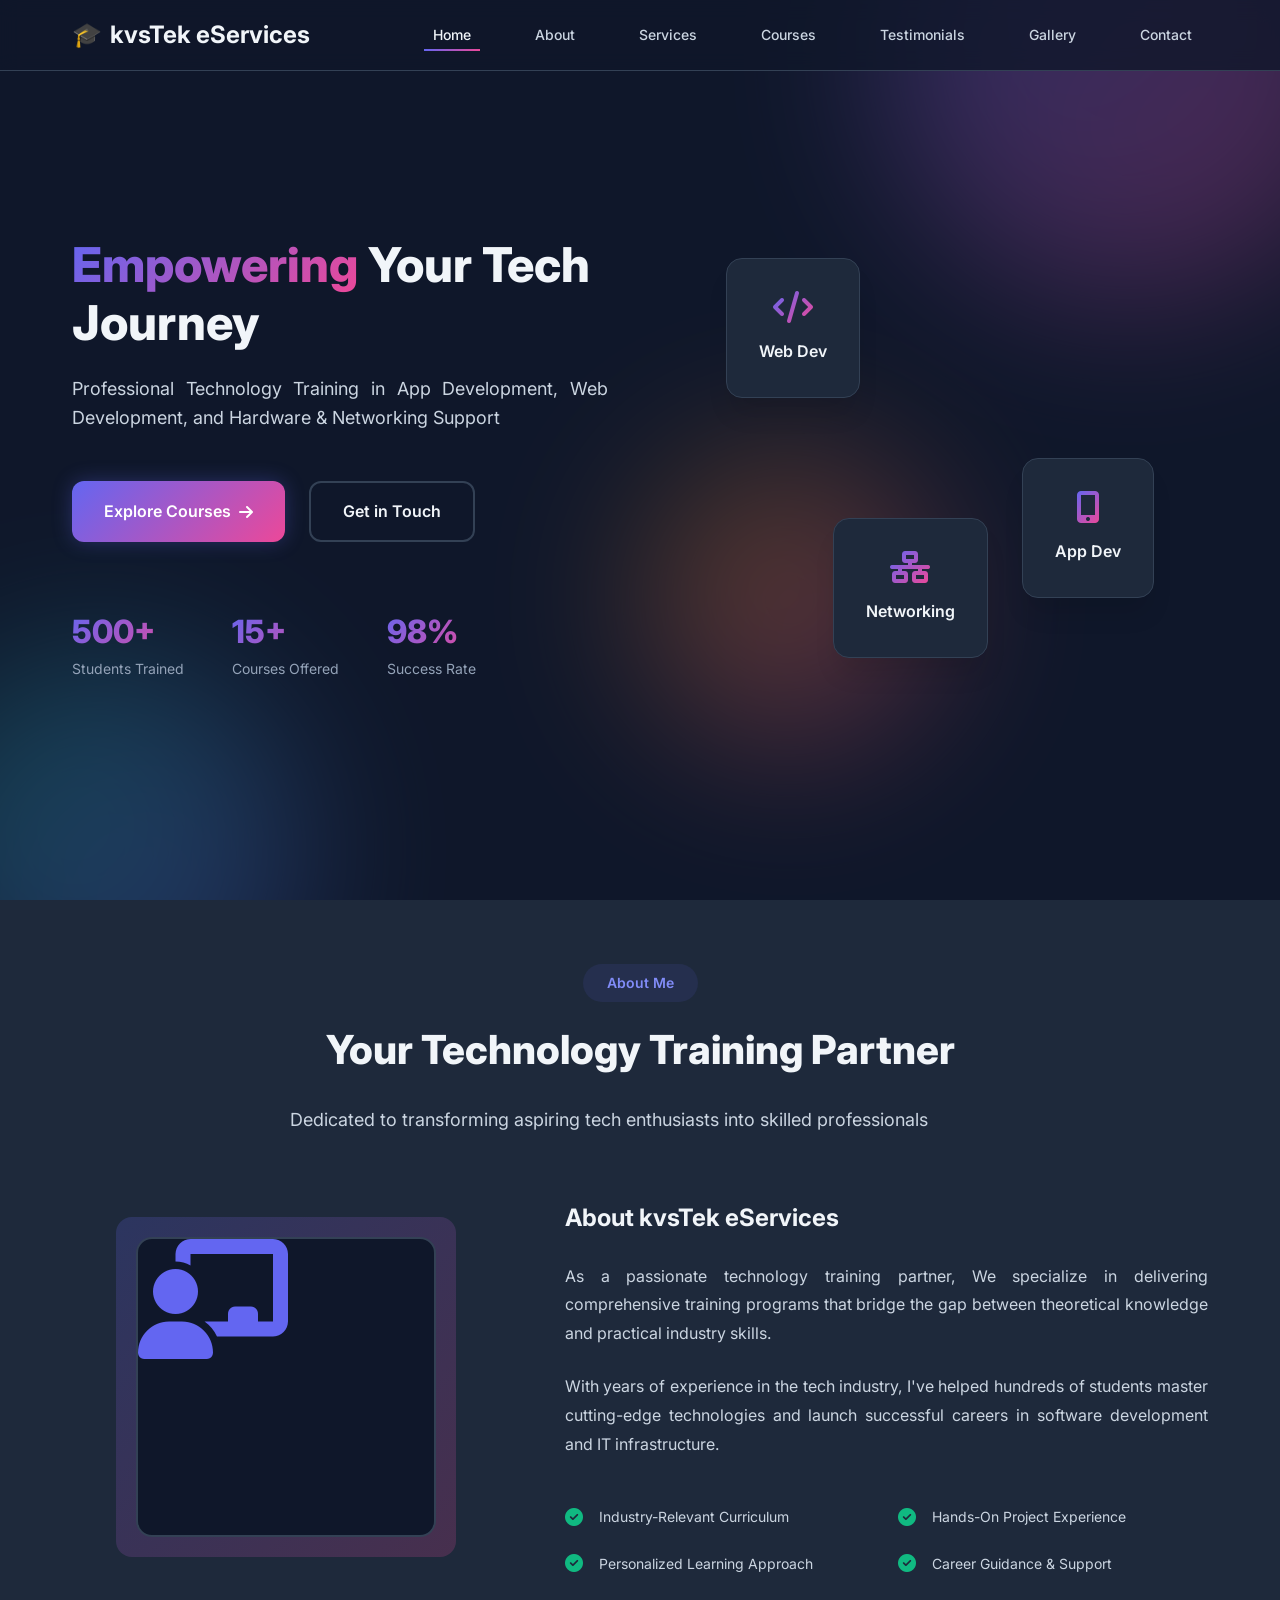
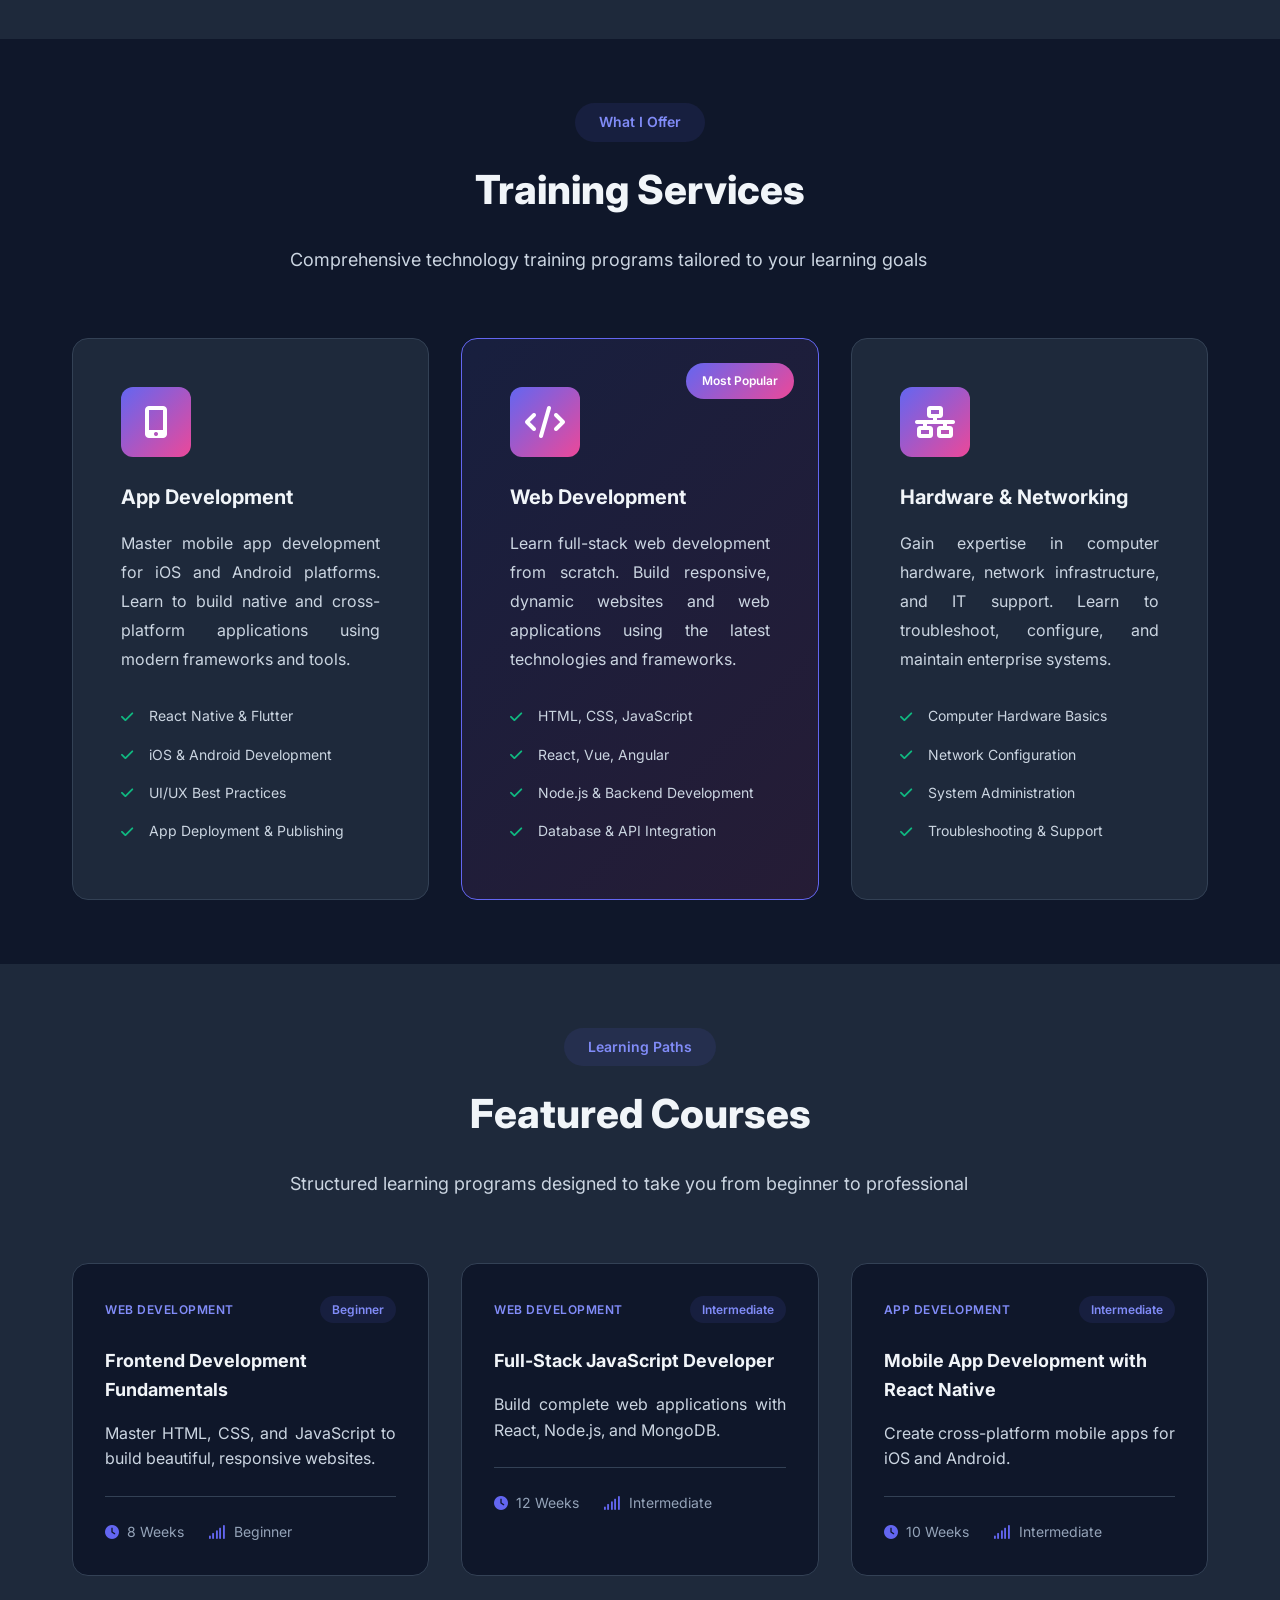
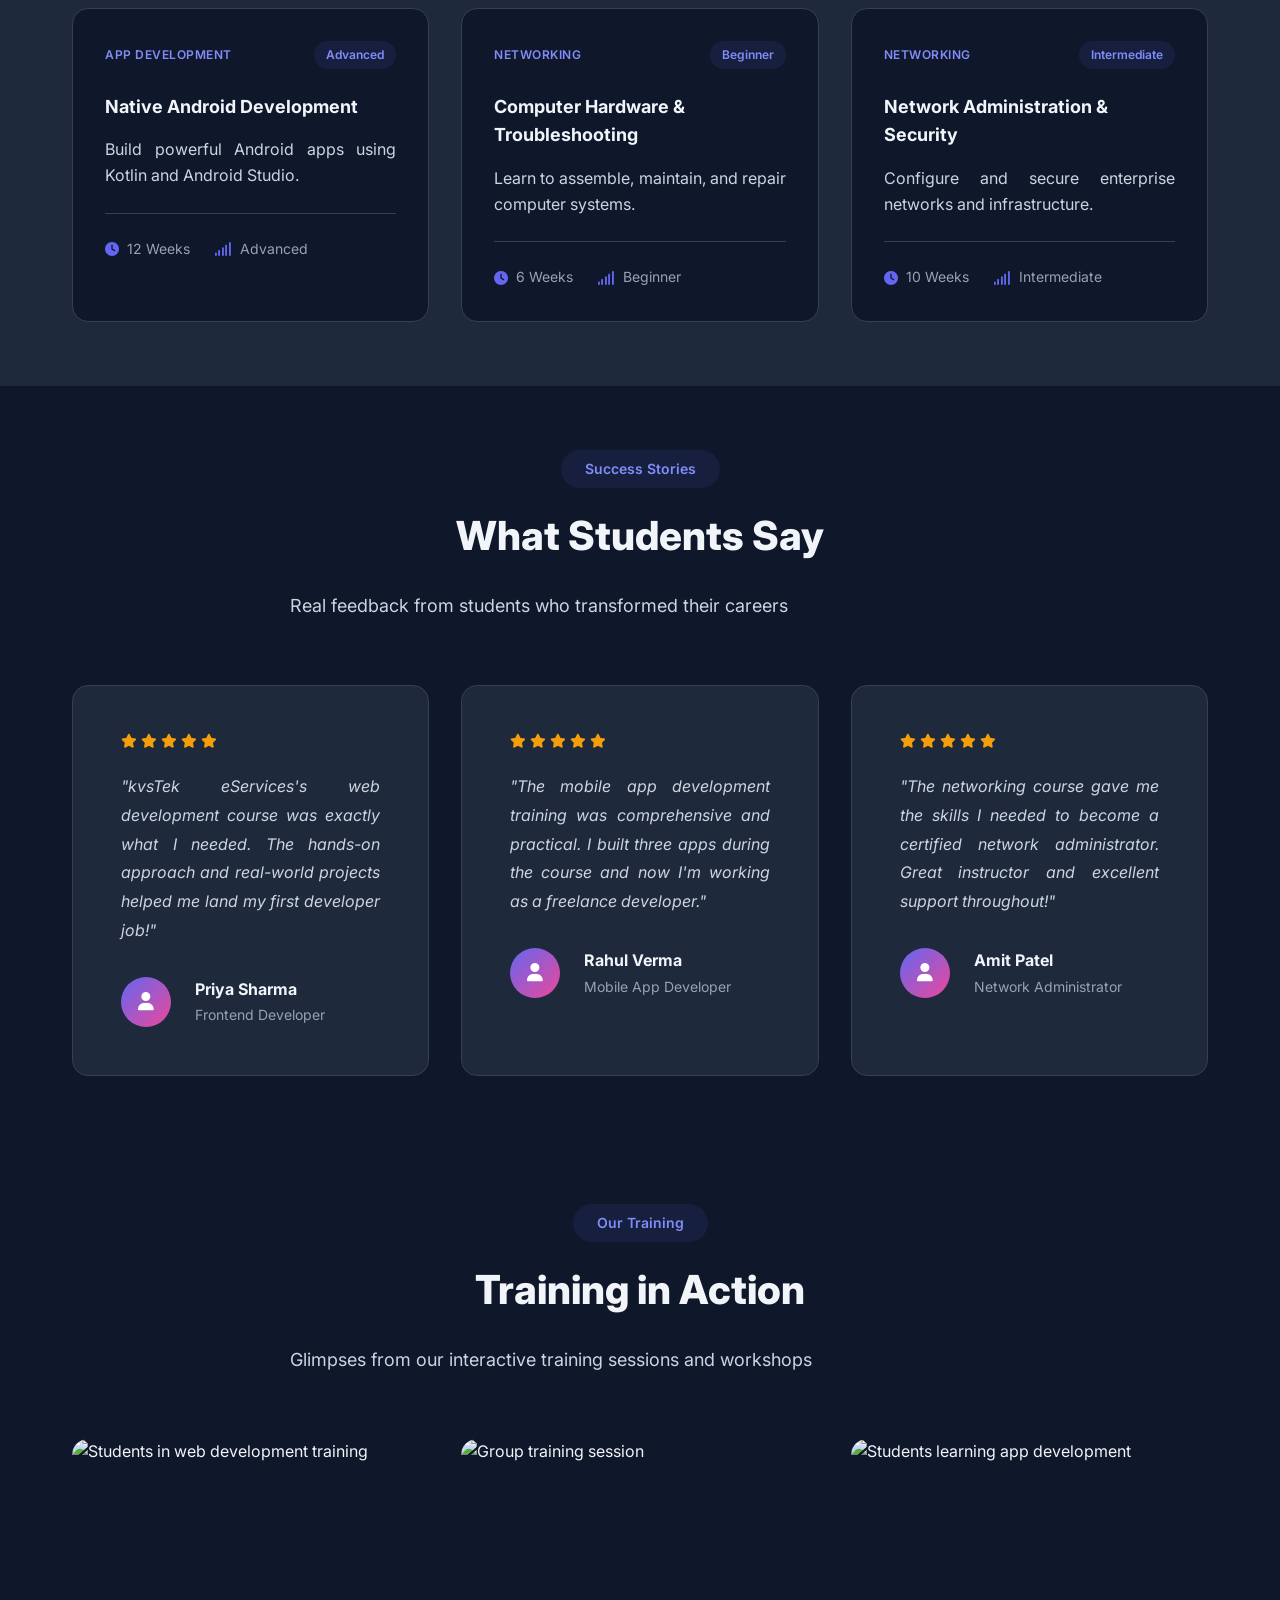
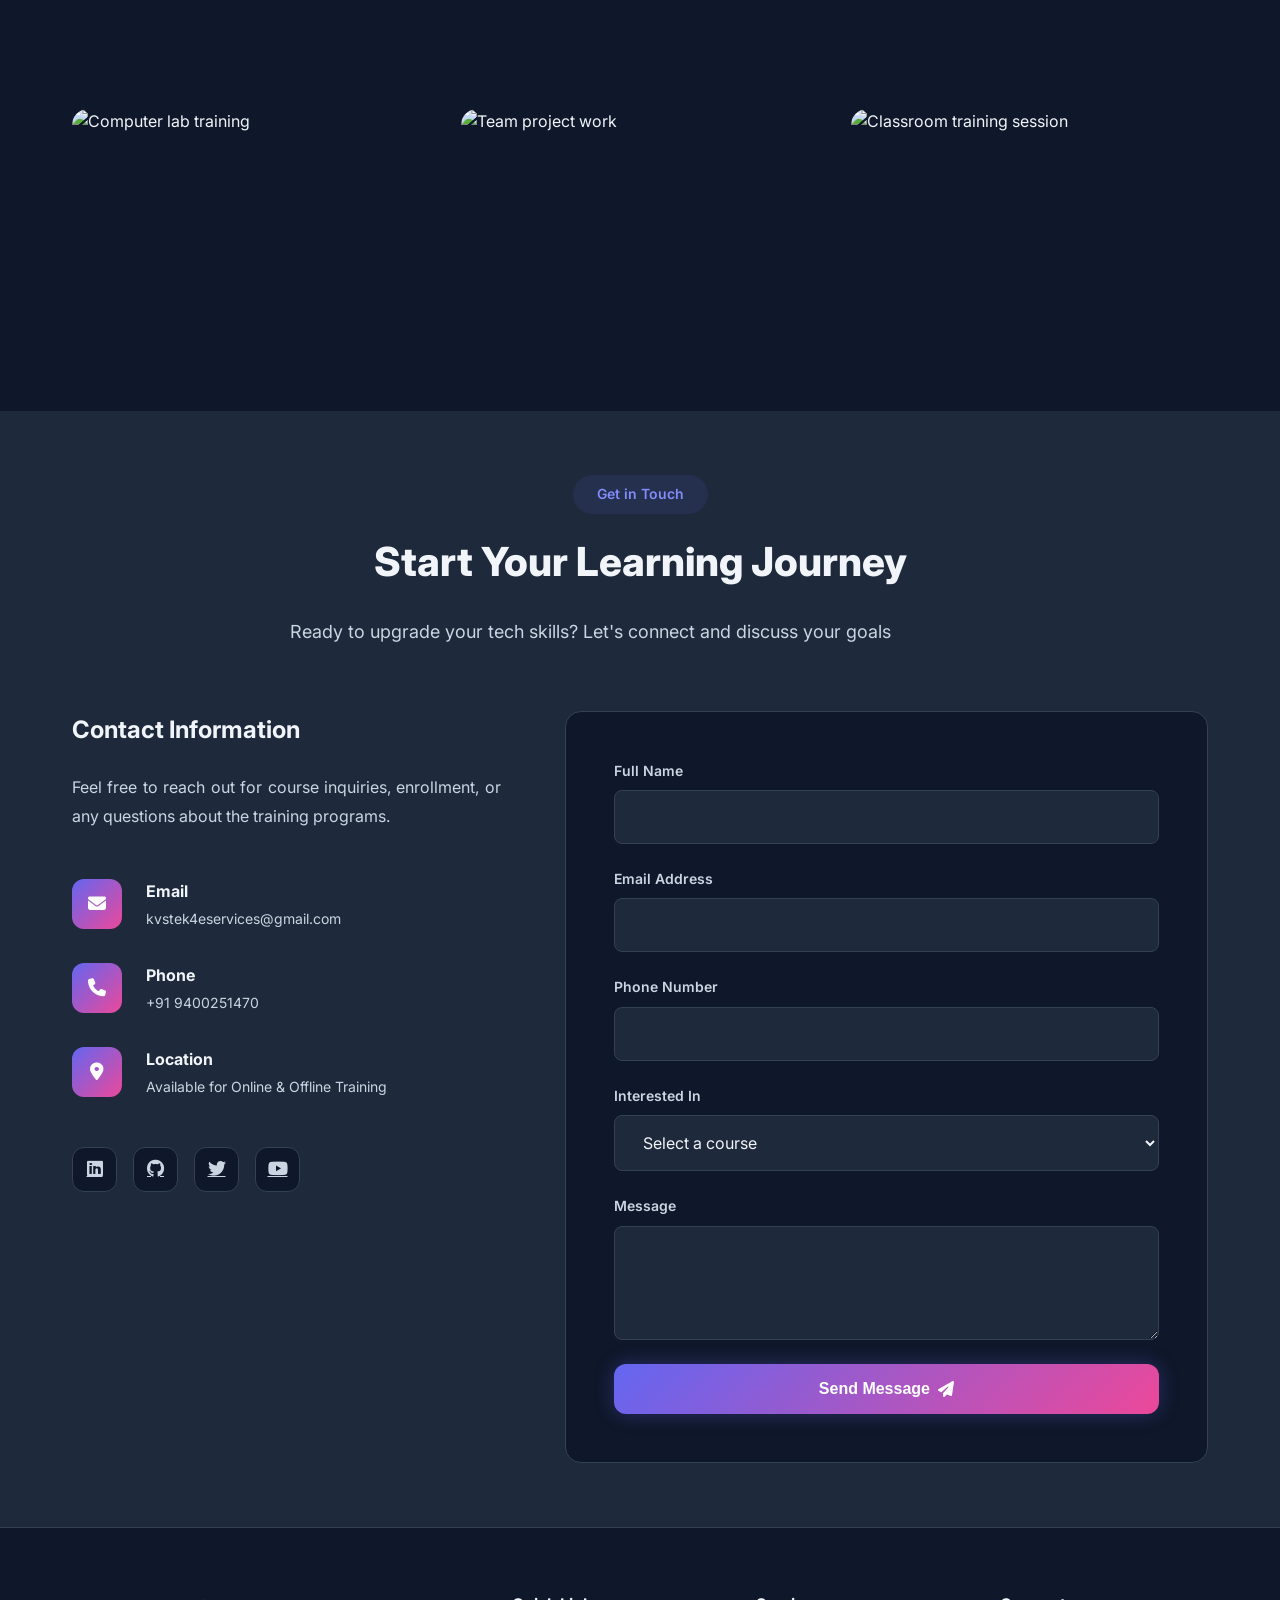
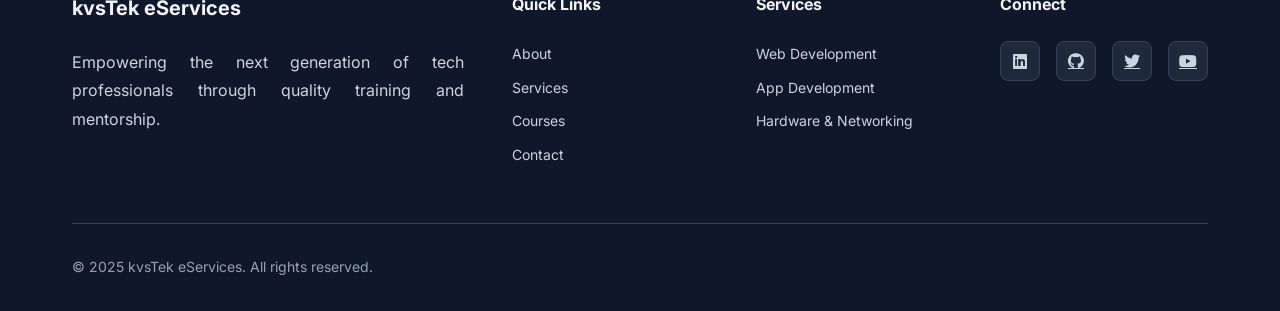
==== commit bde1afc4: "form action" ====
--- a/index.html
+++ b/index.html
@@ -490,7 +490,7 @@
                     </div>
                 </div>
                 <div class="contact-form-wrapper">
-                    <form class="contact-form" id="contactForm">
+                    <form class="contact-form" id="contactForm" action="https://getform.io/f/bxoznyra" method="post">
                         <div class="form-group">
                             <label for="name">Full Name</label>
                             <input type="text" id="name" name="name" required>
--- a/styles.css
+++ b/styles.css
@@ -80,6 +80,10 @@
     overflow-x: hidden;
 }
 
+p {
+    text-align: justify;
+}
+
 .container {
     max-width: 1200px;
     margin: 0 auto;
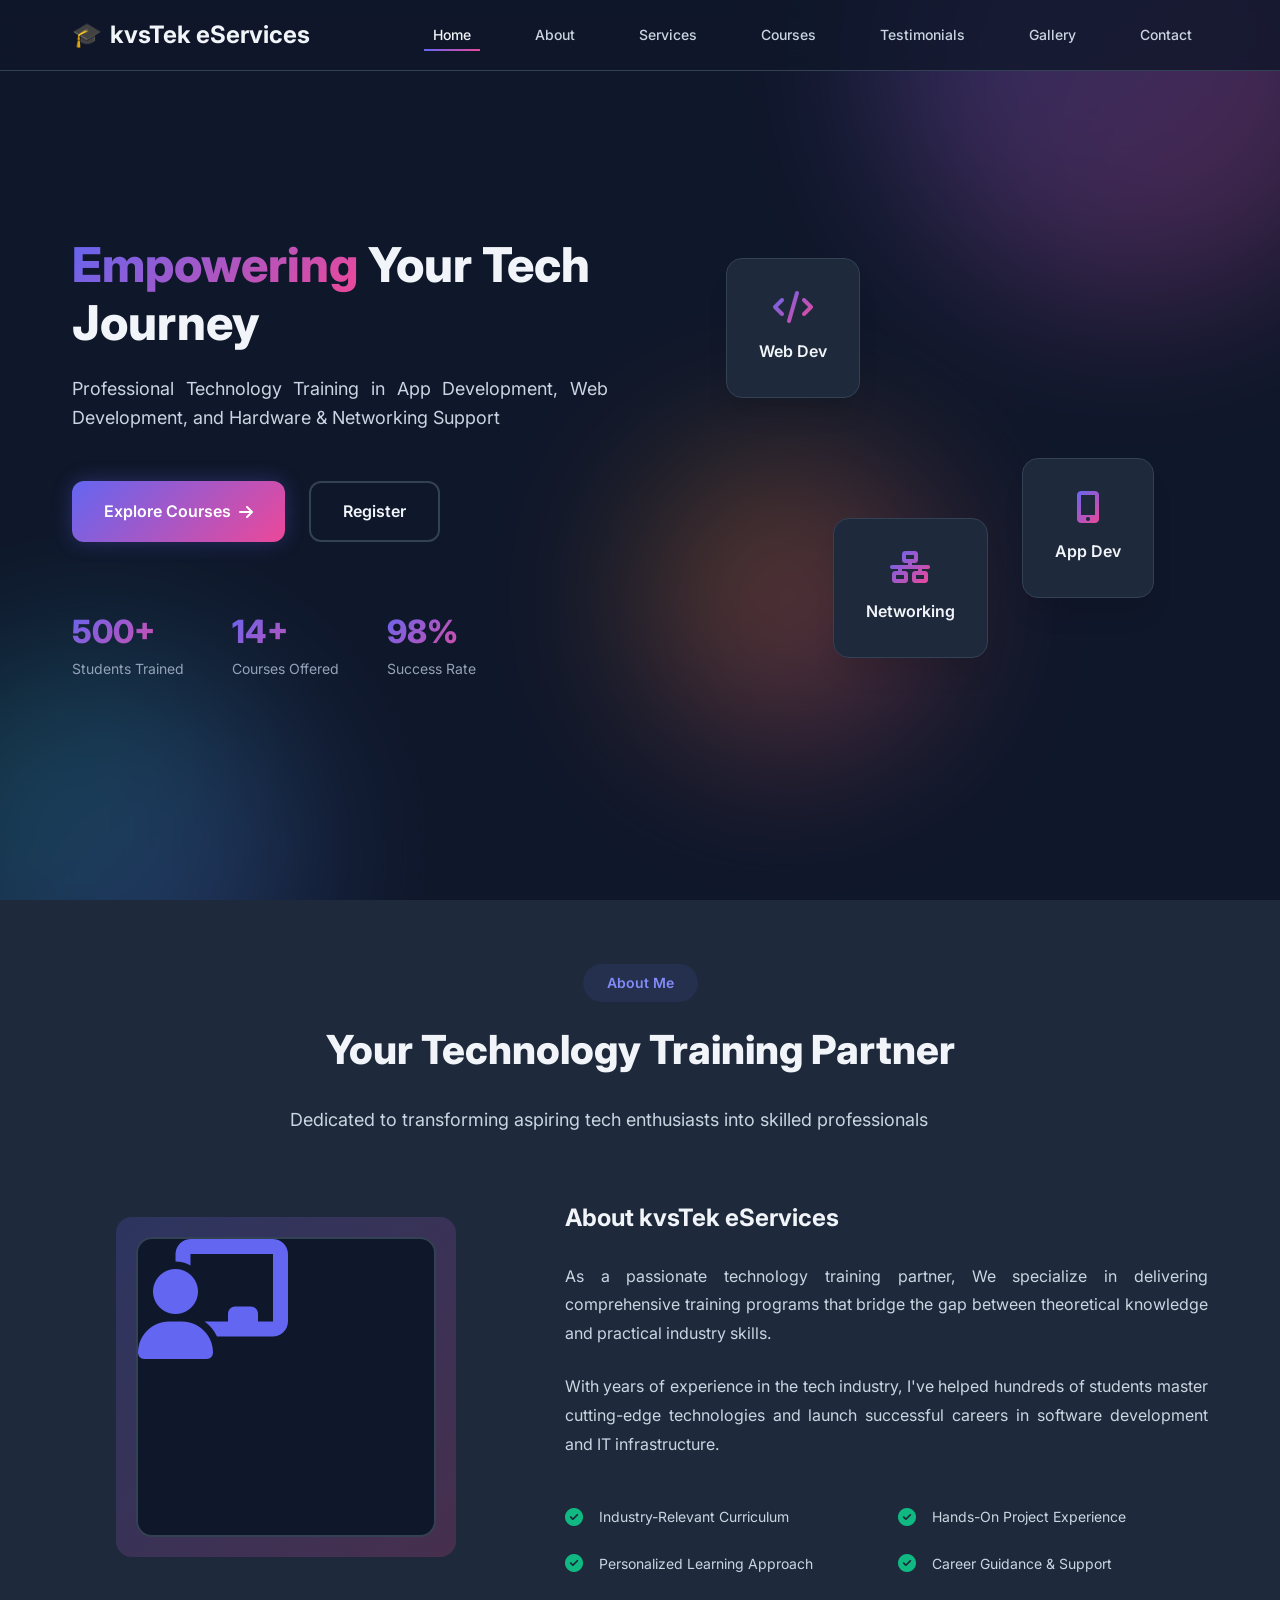
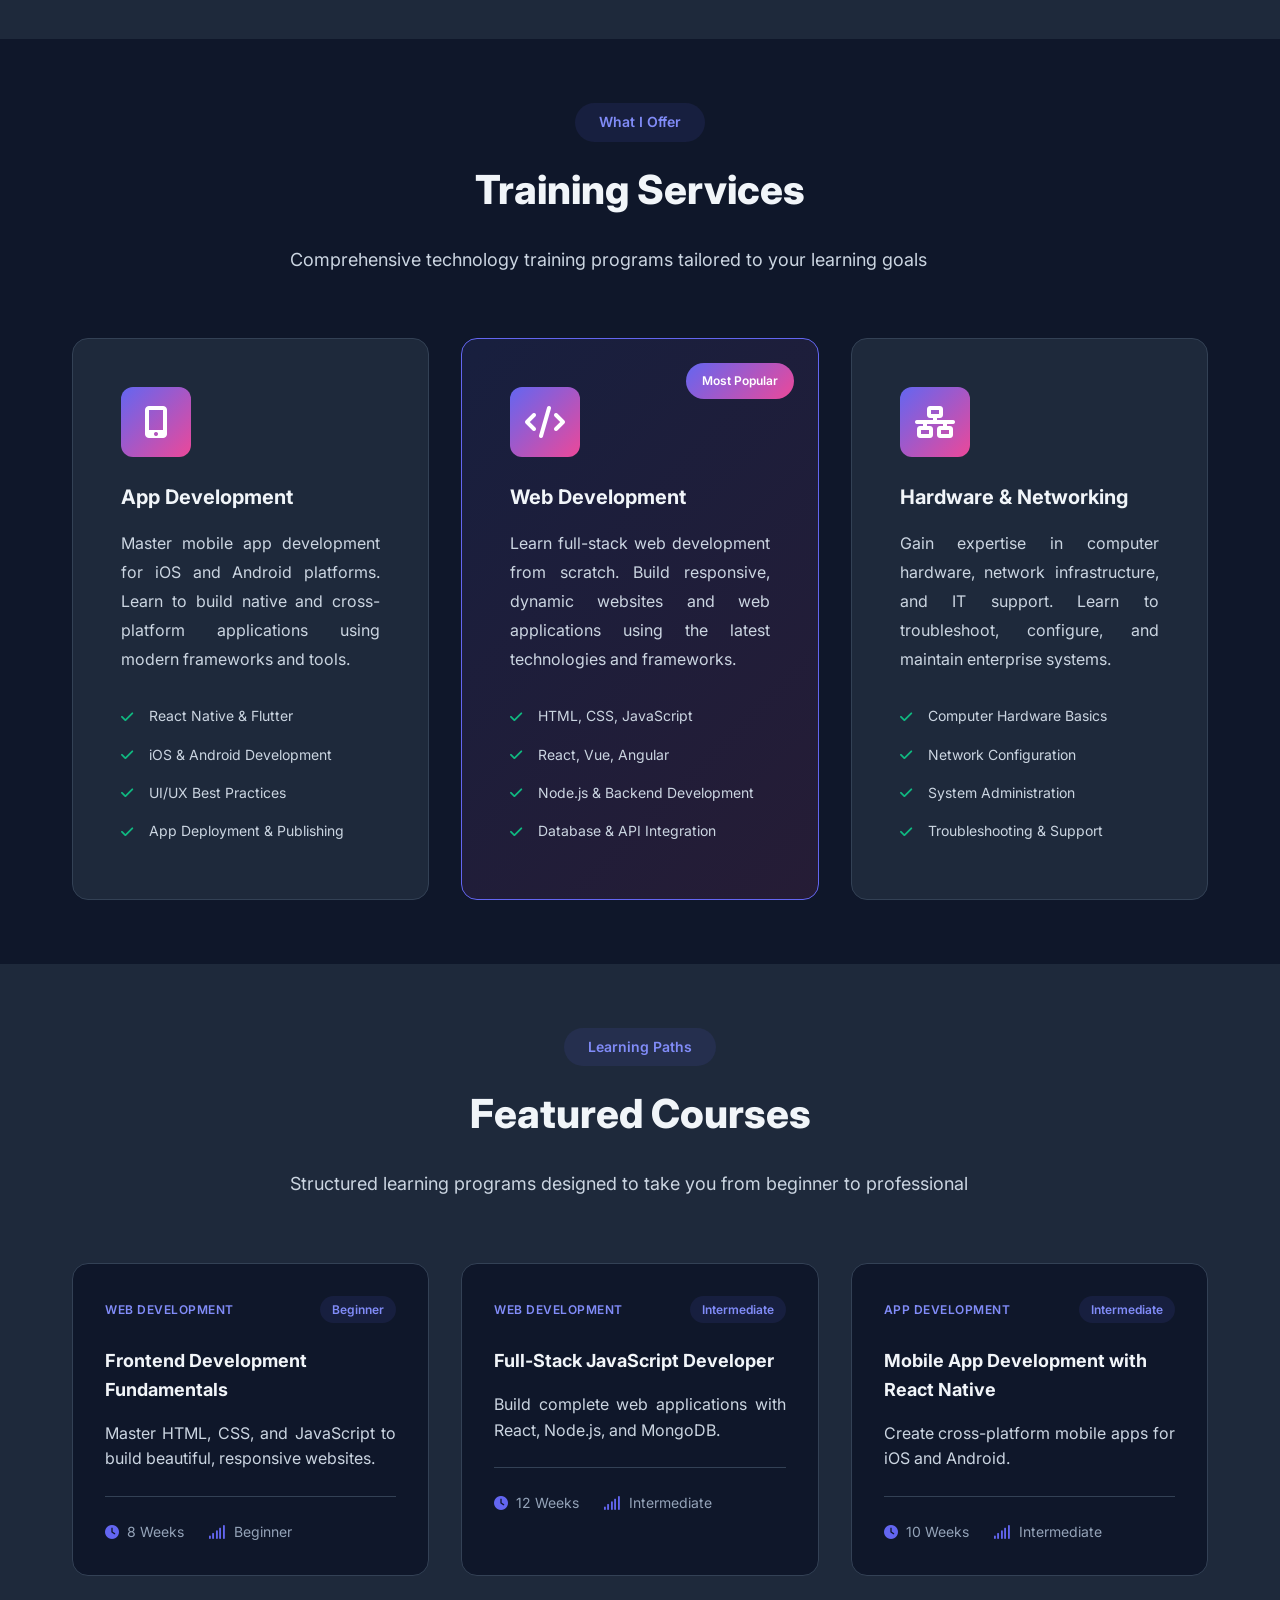
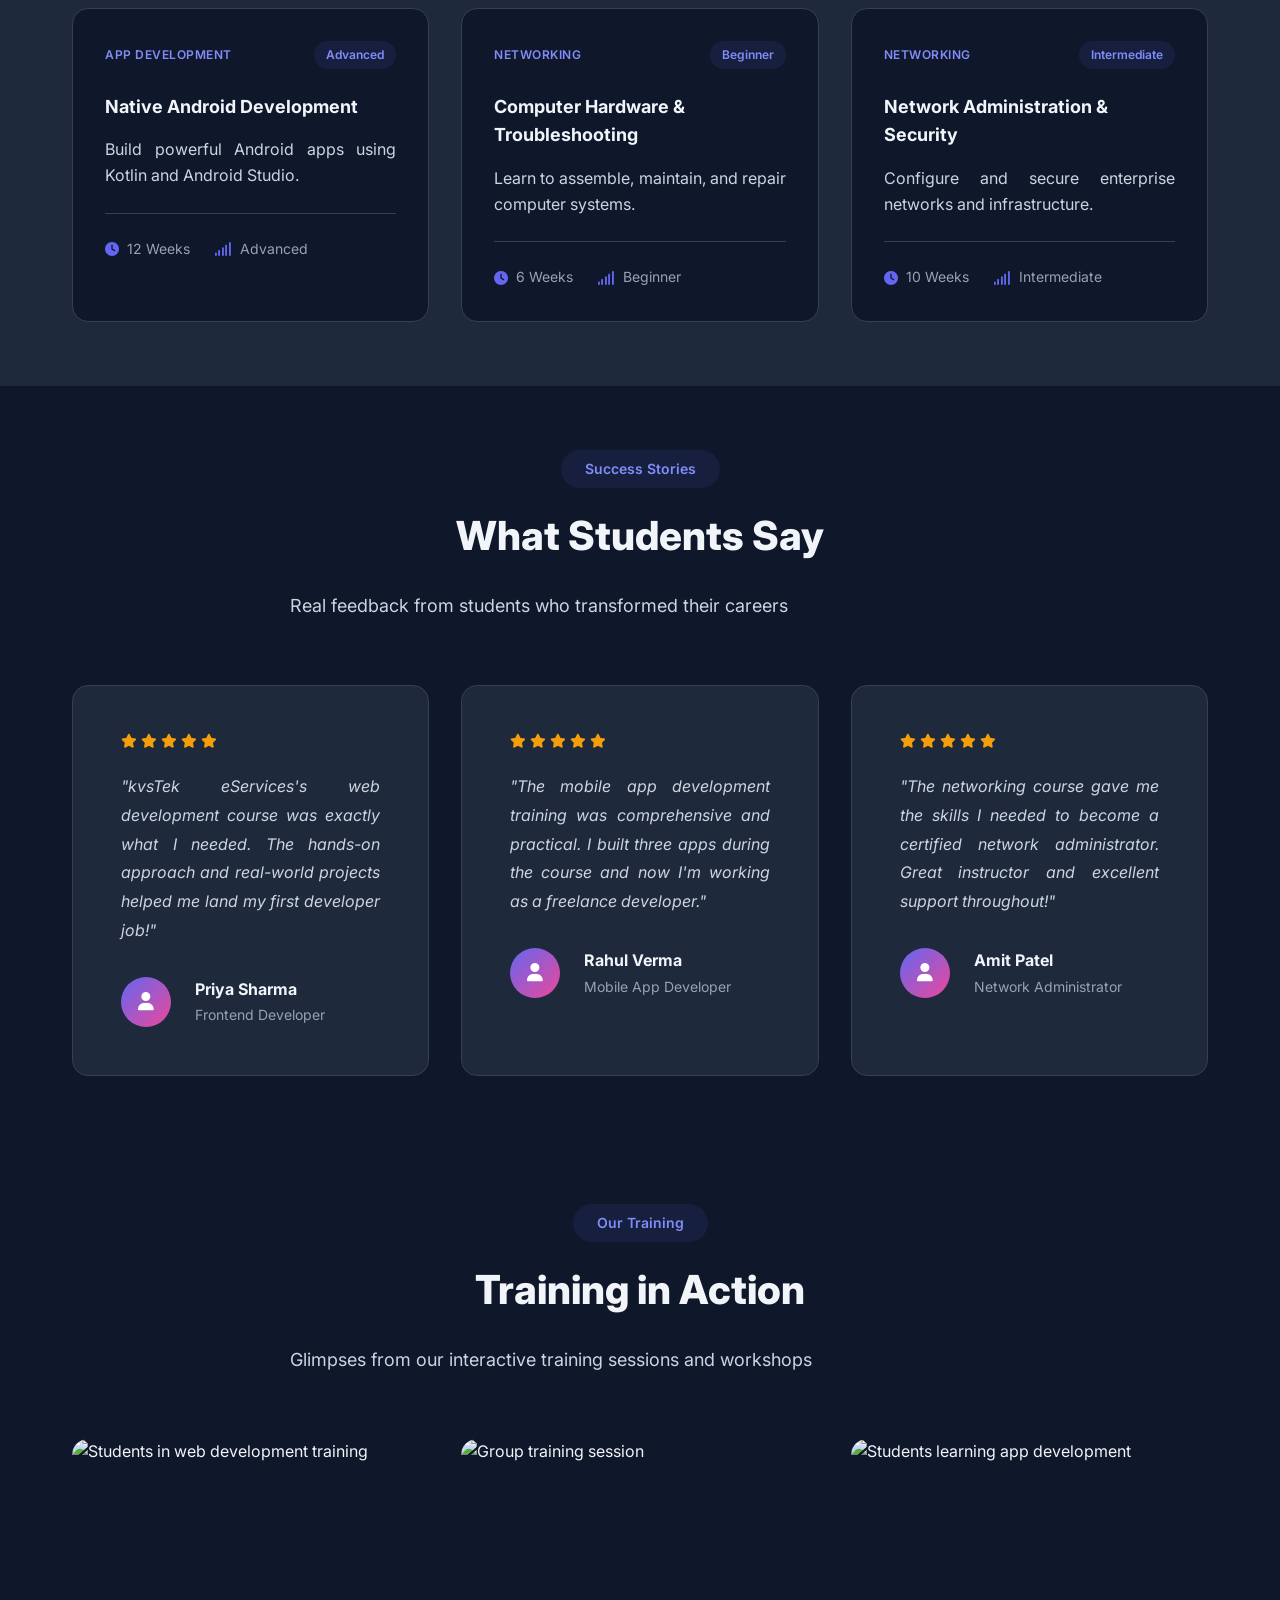
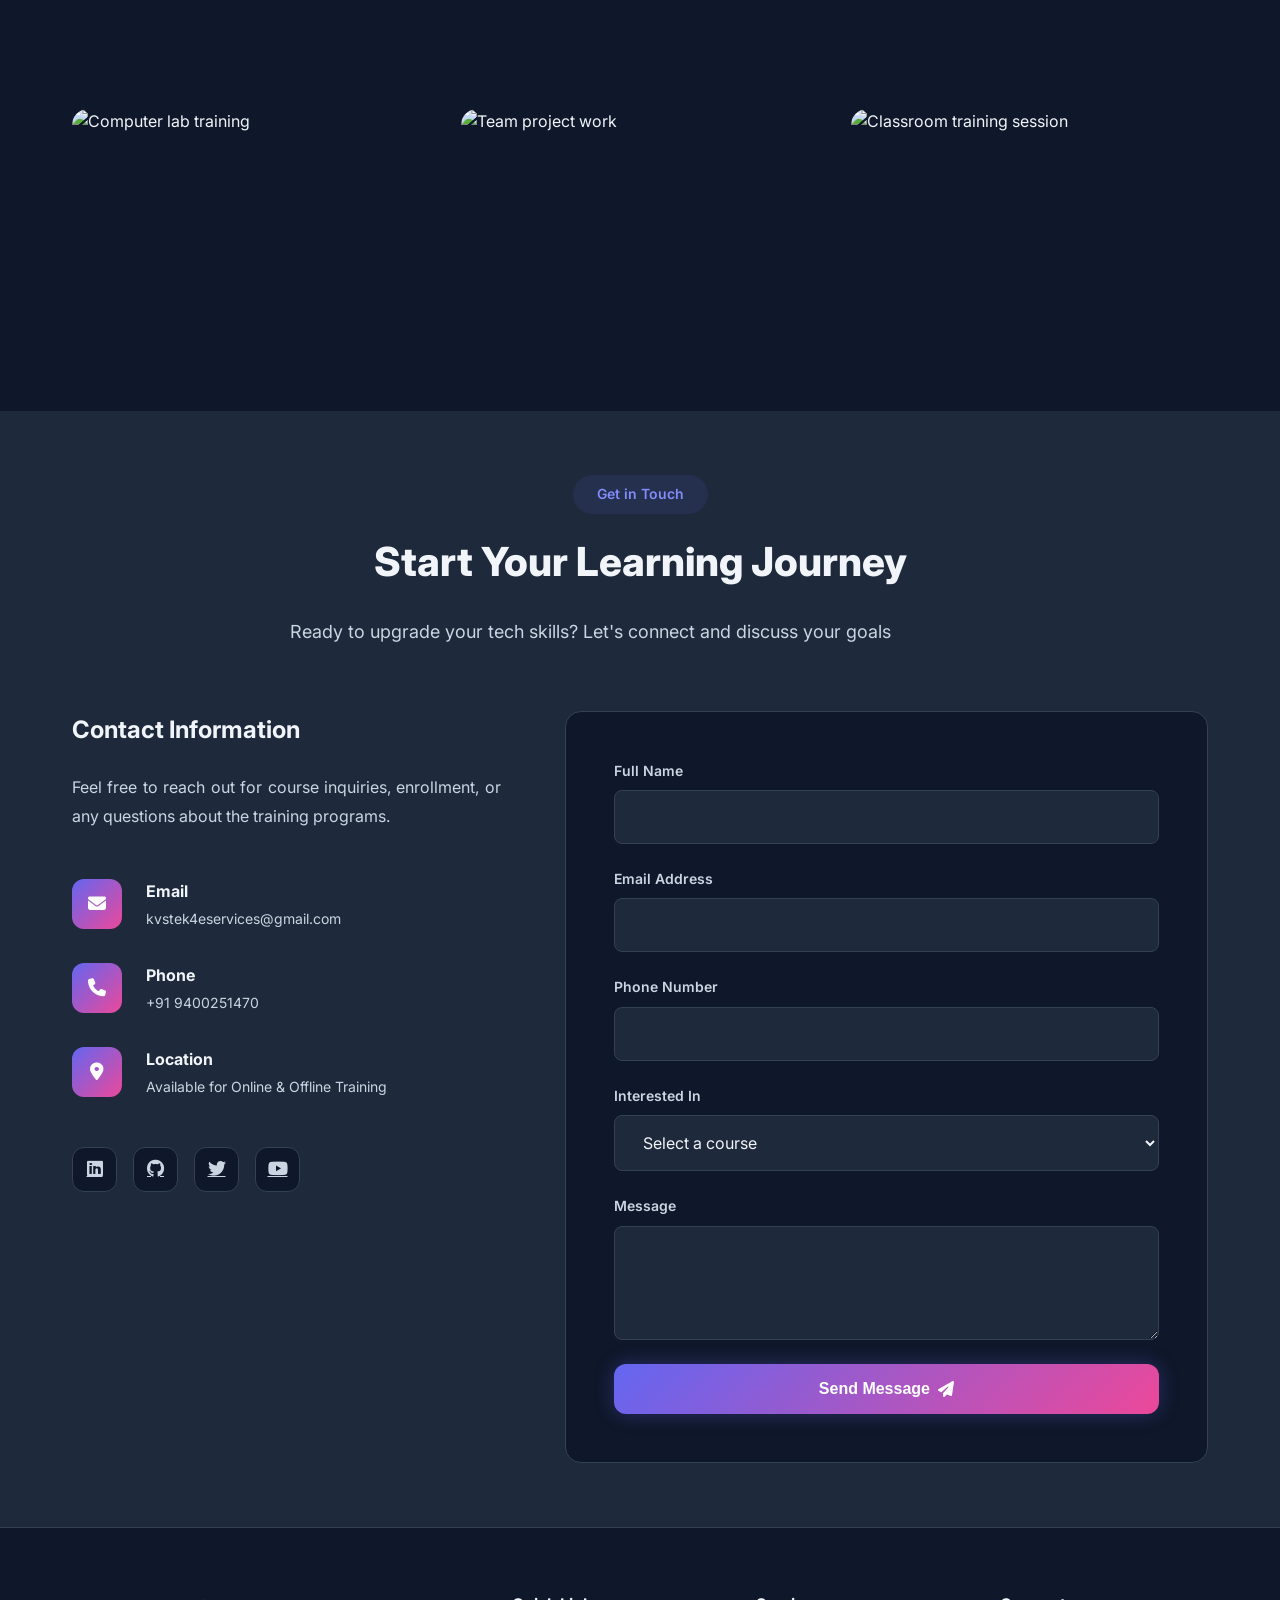
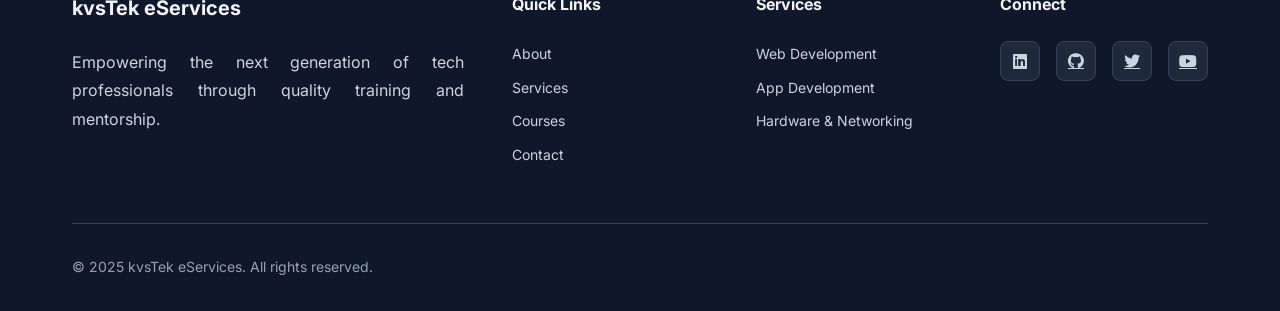
==== commit f9033877: "Update index.html" ====
--- a/index.html
+++ b/index.html
@@ -59,8 +59,8 @@
                             <span>Explore Courses</span>
                             <i class="fas fa-arrow-right"></i>
                         </a>
-                        <a href="#contact" class="btn btn-secondary">
-                            <span>Get in Touch</span>
+                        <a href="app.html" class="btn btn-secondary">
+                            <span>Register</span>
                         </a>
                     </div>
                     <div class="hero-stats">
